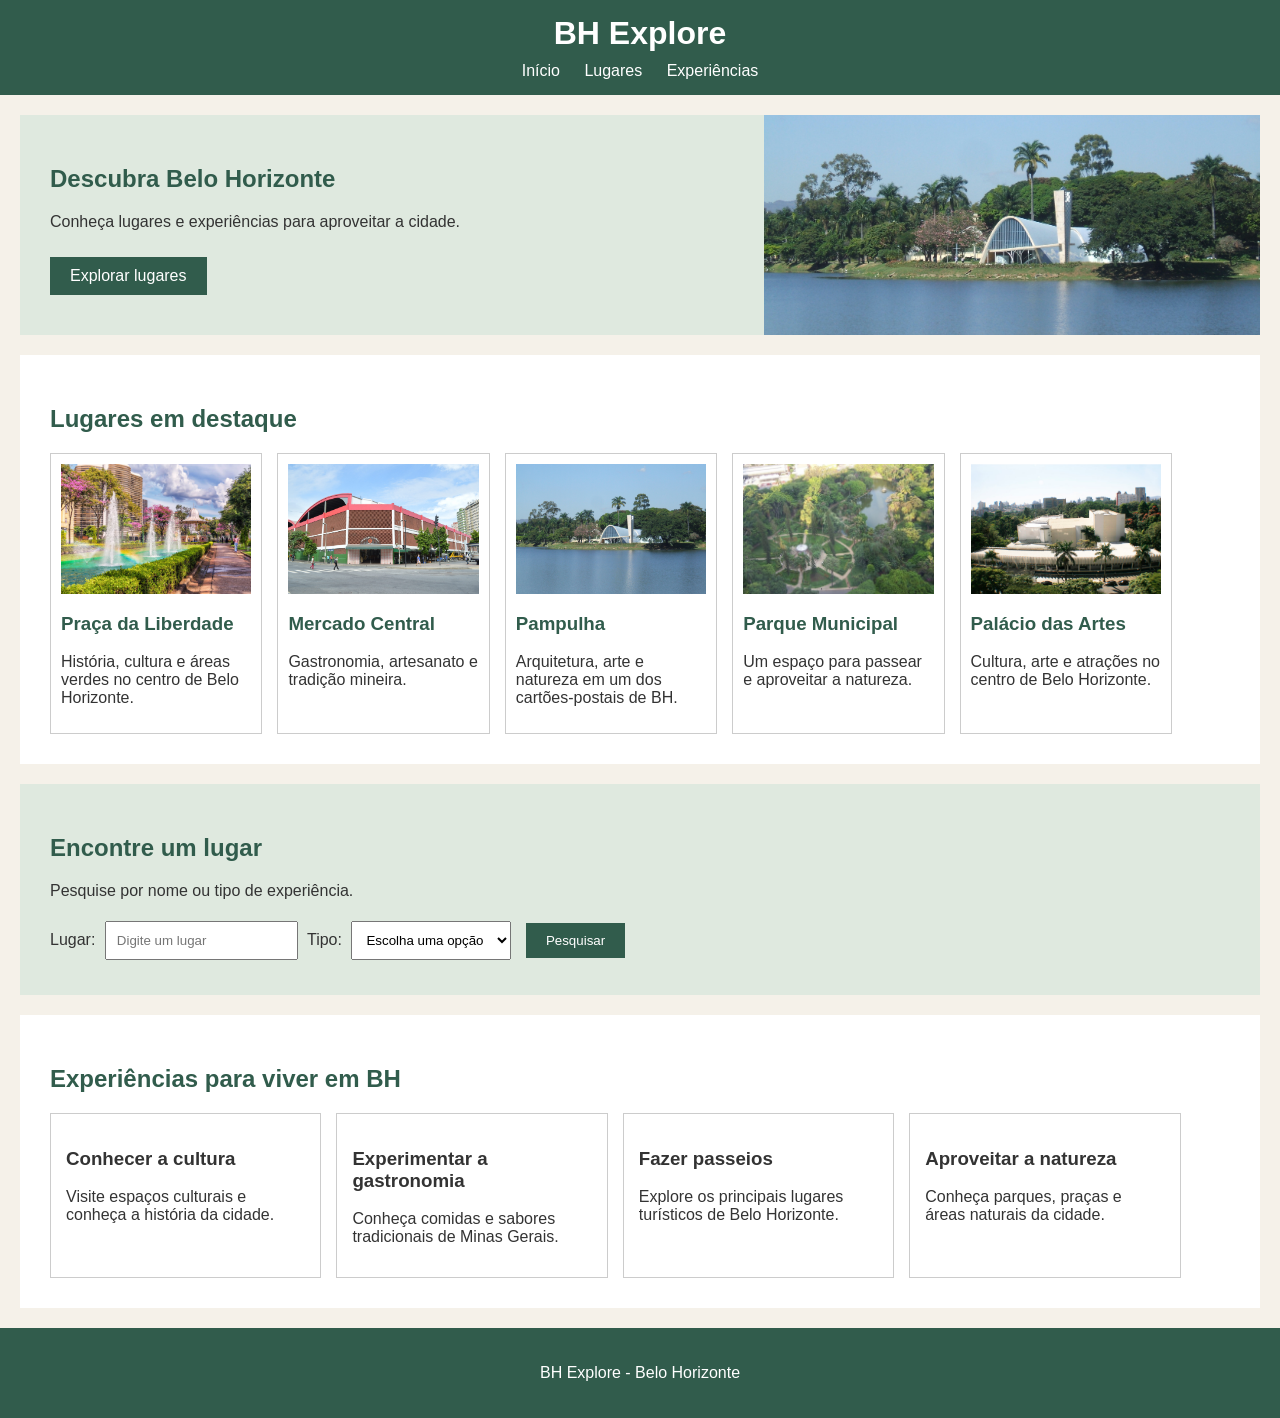
==== public/index.html @ 229da5bc "Cria estrutura inicial do projeto" ====
<!DOCTYPE html>
<html lang="pt-BR">

<head>
    <meta charset="UTF-8">
    <meta name="viewport" content="width=device-width, initial-scale=1.0">

    <title>BH Explore</title>

    <link rel="stylesheet" href="style.css">
</head>

<body>

    <header class="cabecalho">

        <h1>BH Explore</h1>

        <nav class="menu">
            <a href="#inicio">Início</a>
            <a href="#lugares">Lugares</a>
            <a href="#experiencias">Experiências</a>
        </nav>

    </header>


    <main>

        <section class="inicio" id="inicio">

            <div class="inicio-texto">

                <h2>Descubra Belo Horizonte</h2>

                <p>
                    Conheça lugares e experiências
                    para aproveitar a cidade.
                </p>

                <a class="botao" href="#lugares">
                    Explorar lugares
                </a>

            </div>

            <div class="inicio-imagem">

    <img
        src="imagens/pampulha.jpg"
        alt="Pampulha em Belo Horizonte"
    >

</div>

        </section>


        <section class="lugares" id="lugares">

            <h2>Lugares em destaque</h2>

            <div class="cards">

                <article class="card">

                    <img
                        src="imagens/praca.jpg"
                        alt="Praça da Liberdade"
                    >

                    <h3>Praça da Liberdade</h3>

                    <p>
                        História, cultura e áreas verdes
                        no centro de Belo Horizonte.
                    </p>

                </article>


                <article class="card">

                    <img
                        src="imagens/mercado.jpg"
                        alt="Mercado Central"
                    >

                    <h3>Mercado Central</h3>

                    <p>
                        Gastronomia, artesanato e
                        tradição mineira.
                    </p>

                </article>


                <article class="card">

                    <img
                        src="imagens/pampulha.jpg"
                        alt="Pampulha"
                    >

                    <h3>Pampulha</h3>

                    <p>
                        Arquitetura, arte e natureza
                        em um dos cartões-postais de BH.
                    </p>

                </article>


                <article class="card">

                    <img
                        src="imagens/parque.jpg"
                        alt="Parque Municipal"
                    >

                    <h3>Parque Municipal</h3>

                    <p>
                        Um espaço para passear e
                        aproveitar a natureza.
                    </p>

                </article>


                <article class="card">

    <img
        src="imagens/palacio.jpg"
        alt="Palácio das Artes"
    >

    <h3>Palácio das Artes</h3>

    <p>
        Cultura, arte e atrações
        no centro de Belo Horizonte.
    </p>

</article>
            </div>

        </section>


        <section class="pesquisa">

            <h2>Encontre um lugar</h2>

            <p>
                Pesquise por nome ou tipo de experiência.
            </p>

            <form>

                <label for="lugar">Lugar:</label>

                <input
                    type="text"
                    id="lugar"
                    name="lugar"
                    placeholder="Digite um lugar"
                >

                <label for="tipo">Tipo:</label>

                <select id="tipo" name="tipo">

                    <option value="">
                        Escolha uma opção
                    </option>

                    <option value="cultura">
                        Cultura
                    </option>

                    <option value="gastronomia">
                        Gastronomia
                    </option>

                    <option value="natureza">
                        Natureza
                    </option>

                </select>

                <button type="submit">
                    Pesquisar
                </button>

            </form>

        </section>


        <section class="experiencias" id="experiencias">

            <h2>Experiências para viver em BH</h2>

            <div class="cards">

                <article class="card">

                    <h3>Conhecer a cultura</h3>

                    <p>
                        Visite espaços culturais e
                        conheça a história da cidade.
                    </p>

                </article>


                <article class="card">

                    <h3>Experimentar a gastronomia</h3>

                    <p>
                        Conheça comidas e sabores
                        tradicionais de Minas Gerais.
                    </p>

                </article>


                <article class="card">

                    <h3>Fazer passeios</h3>

                    <p>
                        Explore os principais lugares
                        turísticos de Belo Horizonte.
                    </p>

                </article>


                <article class="card">

                    <h3>Aproveitar a natureza</h3>

                    <p>
                        Conheça parques, praças e
                        áreas naturais da cidade.
                    </p>

                </article>

            </div>

        </section>

    </main>


    <footer class="rodape">

        <p>
            BH Explore - Belo Horizonte
        </p>

    </footer>

</body>

</html>
---- public/style.css ----
/* Configurações gerais */

body {
    margin: 0;
    padding: 0;
    font-family: Arial, sans-serif;
    color: #333333;
    background-color: #f5f1e9;
}


/* Cabeçalho */

.cabecalho {
    background-color: #315c4c;
    padding: 15px;
    text-align: center;
}

.cabecalho h1 {
    margin: 0 0 10px 0;
    color: white;
}

.menu a {
    color: white;
    text-decoration: none;
    margin: 10px;
}


/* Início */

.inicio {
    display: flex;
    background-color: #dfe9df;
    margin: 20px;
    height: 220px;
    position: relative;
}
.inicio-texto {
    width: 60%;
    padding: 30px;
    box-sizing: border-box;
}

.inicio-texto h2 {
    color: #315c4c;
}

.inicio-imagem {
    width: 40%;
}

.inicio-imagem img {
    width: 100%;
    height: 220px;
    object-fit: cover;
    display: block;
}


/* Botão */

.botao {
    display: inline-block;
    padding: 10px 20px;
    margin-top: 10px;
    background-color: #315c4c;
    color: white;
    text-decoration: none;
}


/* Lugares */

.lugares {
    padding: 30px;
    margin: 20px;
    background-color: white;
}

.lugares h2 {
    color: #315c4c;
}

.lugares .cards {
    display: flex;
    gap: 15px;
    flex-wrap: wrap;
}

.lugares .card {
    width: 18%;
    padding: 10px;
    box-sizing: border-box;
    border: 1px solid #cccccc;
    background-color: white;
}

.lugares .card img {
    width: 100%;
    height: 130px;
    object-fit: cover;
    display: block;
}

.lugares .card h3 {
    color: #315c4c;
}


/* Pesquisa */

.pesquisa {
    padding: 30px;
    margin: 20px;
    background-color: #dfe9df;
}

.pesquisa h2 {
    color: #315c4c;
}

.pesquisa input {
    padding: 10px;
    margin: 5px;
}

.pesquisa select {
    padding: 10px;
    margin: 5px;
}

.pesquisa button {
    padding: 10px 20px;
    margin: 5px;
    background-color: #315c4c;
    color: white;
    border: none;
}


/* Experiências */

.experiencias {
    padding: 30px;
    margin: 20px;
    background-color: white;
}

.experiencias h2 {
    color: #315c4c;
}

.experiencias .cards {
    display: flex;
    gap: 15px;
    flex-wrap: wrap;
}

.experiencias .card {
    width: 23%;
    padding: 15px;
    box-sizing: border-box;
    border: 1px solid #cccccc;
}


/* Rodapé */

.rodape {
    padding: 20px;
    background-color: #315c4c;
    color: white;
    text-align: center;
}
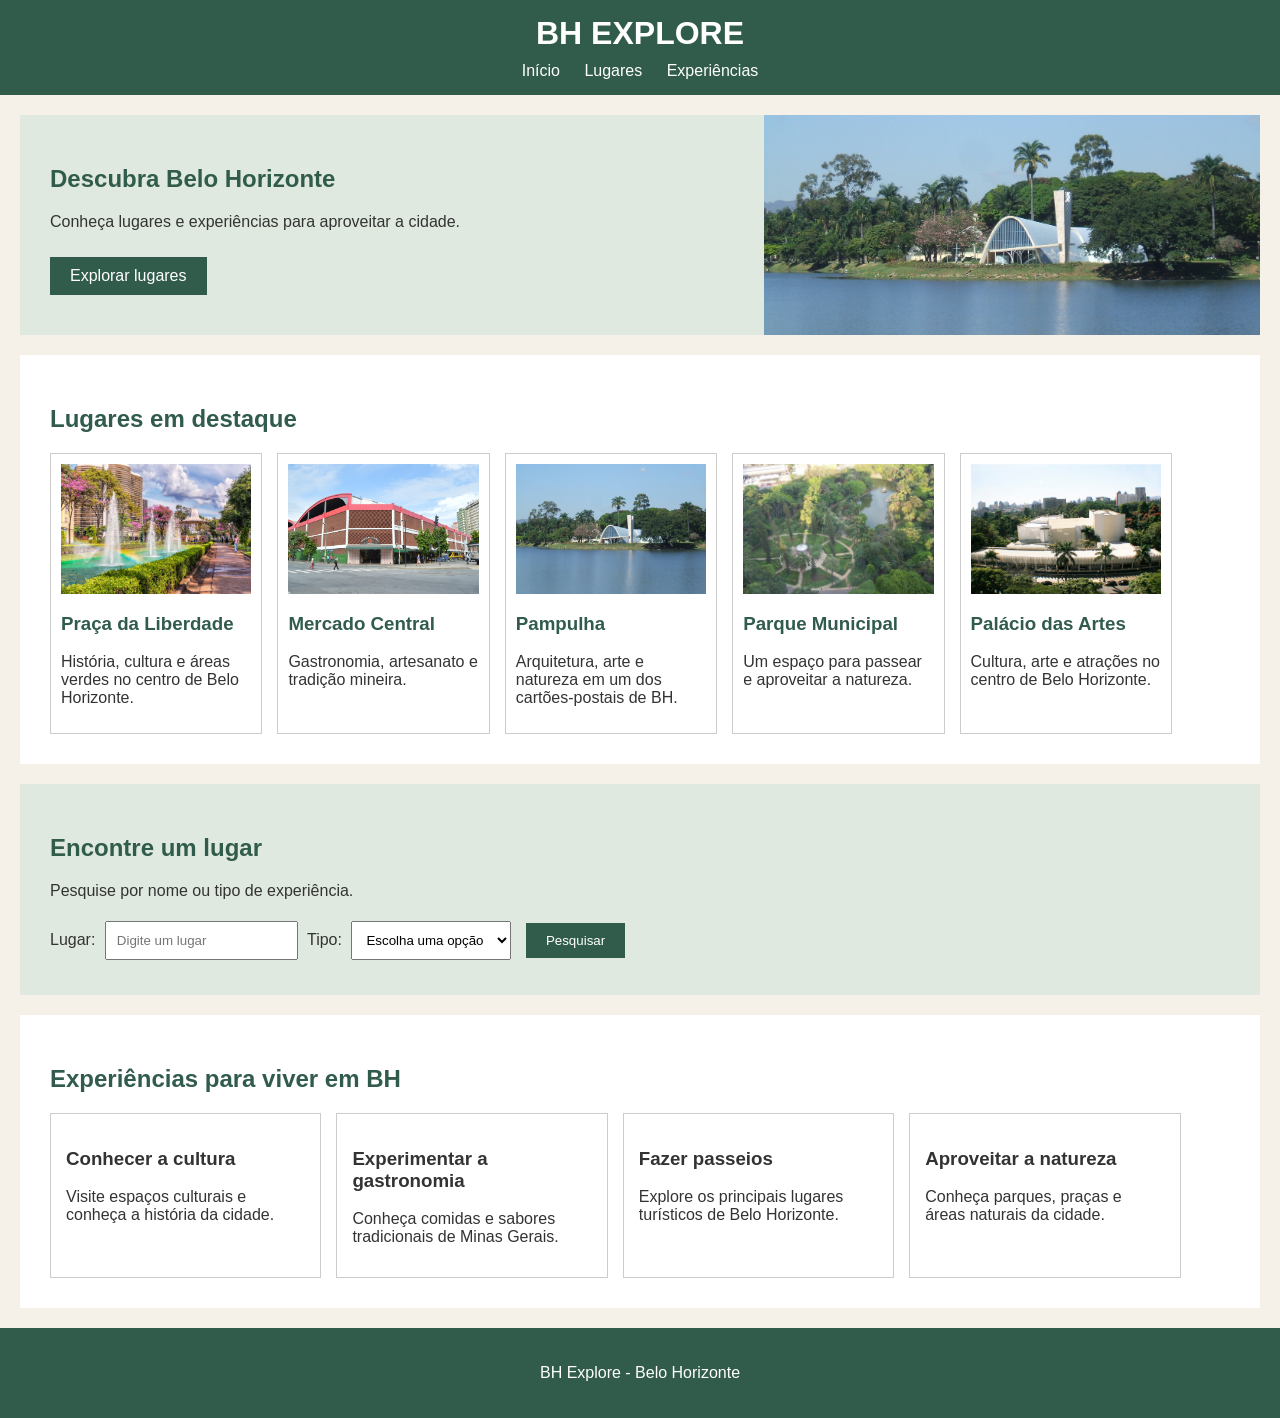
==== commit 586064ec: "Melhora titulo do cabecalho" ====
--- a/public/index.html
+++ b/public/index.html
@@ -14,7 +14,7 @@
 
     <header class="cabecalho">
 
-        <h1>BH Explore</h1>
+        <h1>BH EXPLORE</h1>
 
         <nav class="menu">
             <a href="#inicio">Início</a>
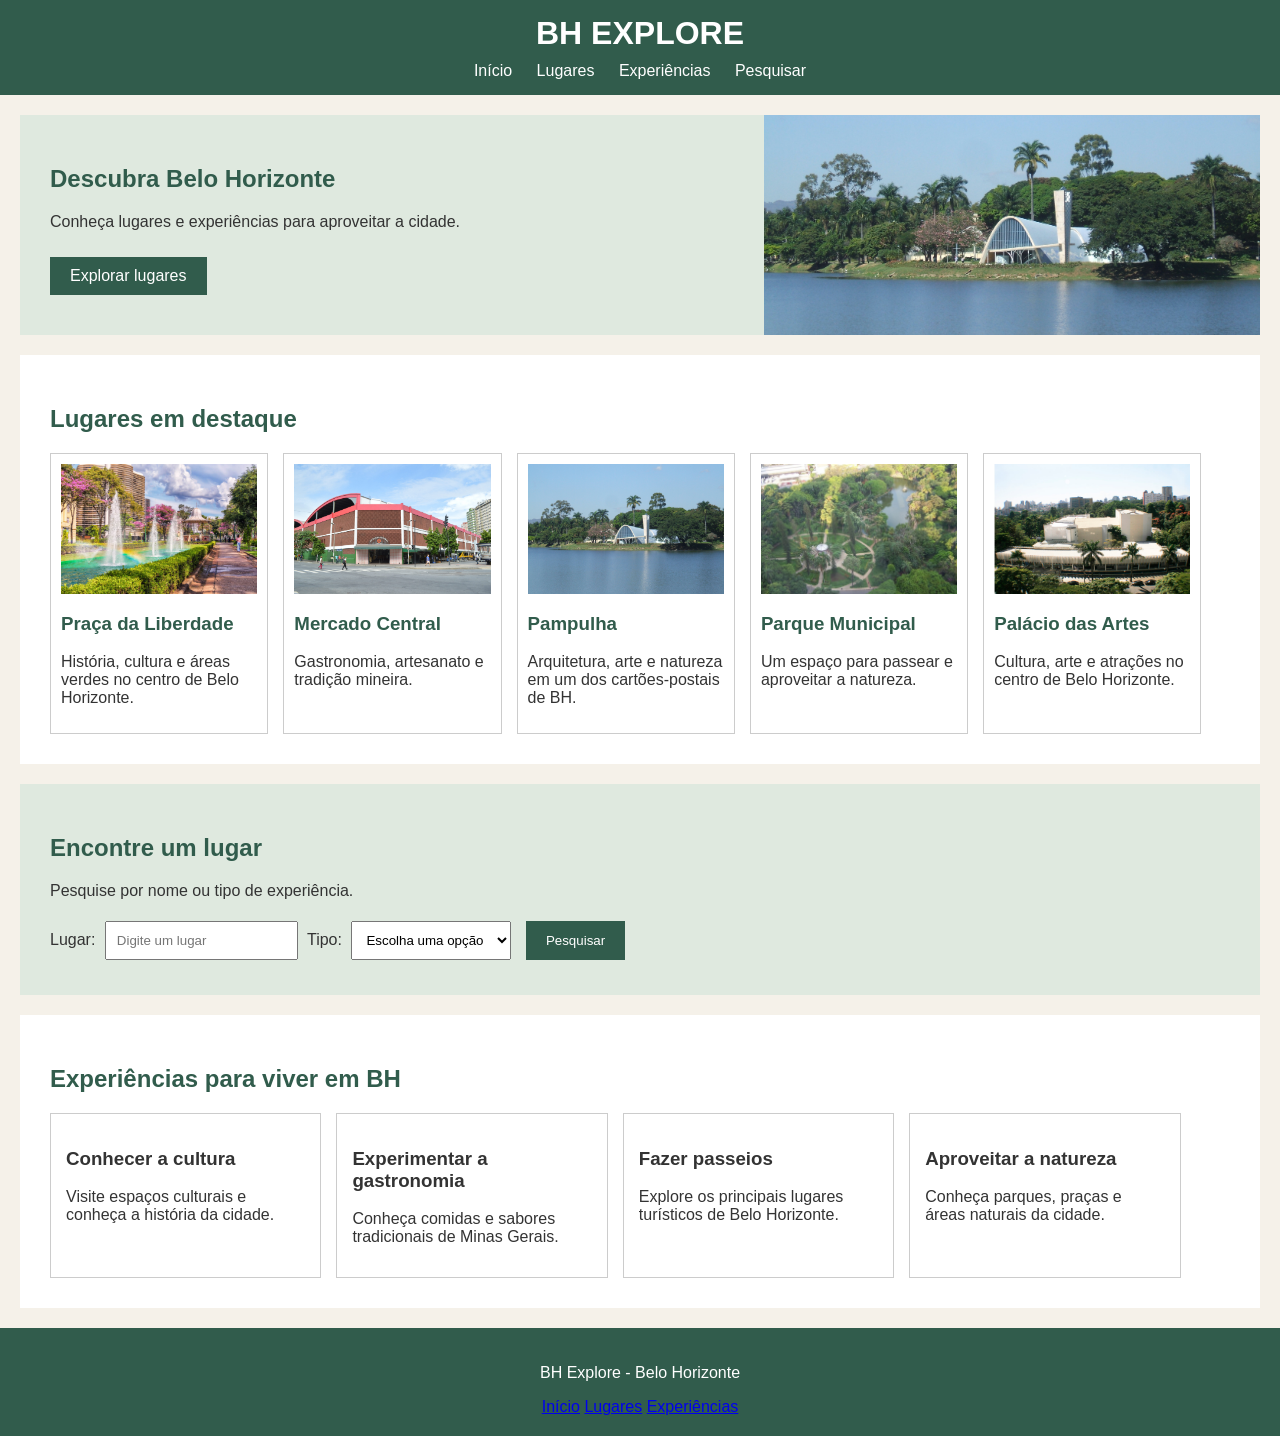
==== commit 49d1e9ad: "Atualiza estrutura HTML inicial" ====
--- a/public/index.html
+++ b/public/index.html
@@ -20,6 +20,8 @@
             <a href="#inicio">Início</a>
             <a href="#lugares">Lugares</a>
             <a href="#experiencias">Experiências</a>
+            <a href="#pesquisa">Pesquisar</a>
+
         </nav>
 
     </header>
@@ -150,7 +152,7 @@
         </section>
 
 
-        <section class="pesquisa">
+        <section class="pesquisa" id="pesquisa">
 
             <h2>Encontre um lugar</h2>
 
@@ -260,13 +262,17 @@
     </main>
 
 
-    <footer class="rodape">
-
-        <p>
-            BH Explore - Belo Horizonte
-        </p>
-
-    </footer>
+<footer class="rodape">
+
+    <p>BH Explore - Belo Horizonte</p>
+
+    <div>
+        <a href="#inicio">Início</a>
+        <a href="#lugares">Lugares</a>
+        <a href="#experiencias">Experiências</a>
+    </div>
+
+</footer>
 
 </body>
 
--- a/public/style.css
+++ b/public/style.css
@@ -91,7 +91,7 @@
 }
 
 .lugares .card {
-    width: 18%;
+    width: 18.5%;
     padding: 10px;
     box-sizing: border-box;
     border: 1px solid #cccccc;
@@ -133,7 +133,7 @@
 }
 
 .pesquisa button {
-    padding: 10px 20px;
+    padding: 12px 20px;
     margin: 5px;
     background-color: #315c4c;
     color: white;
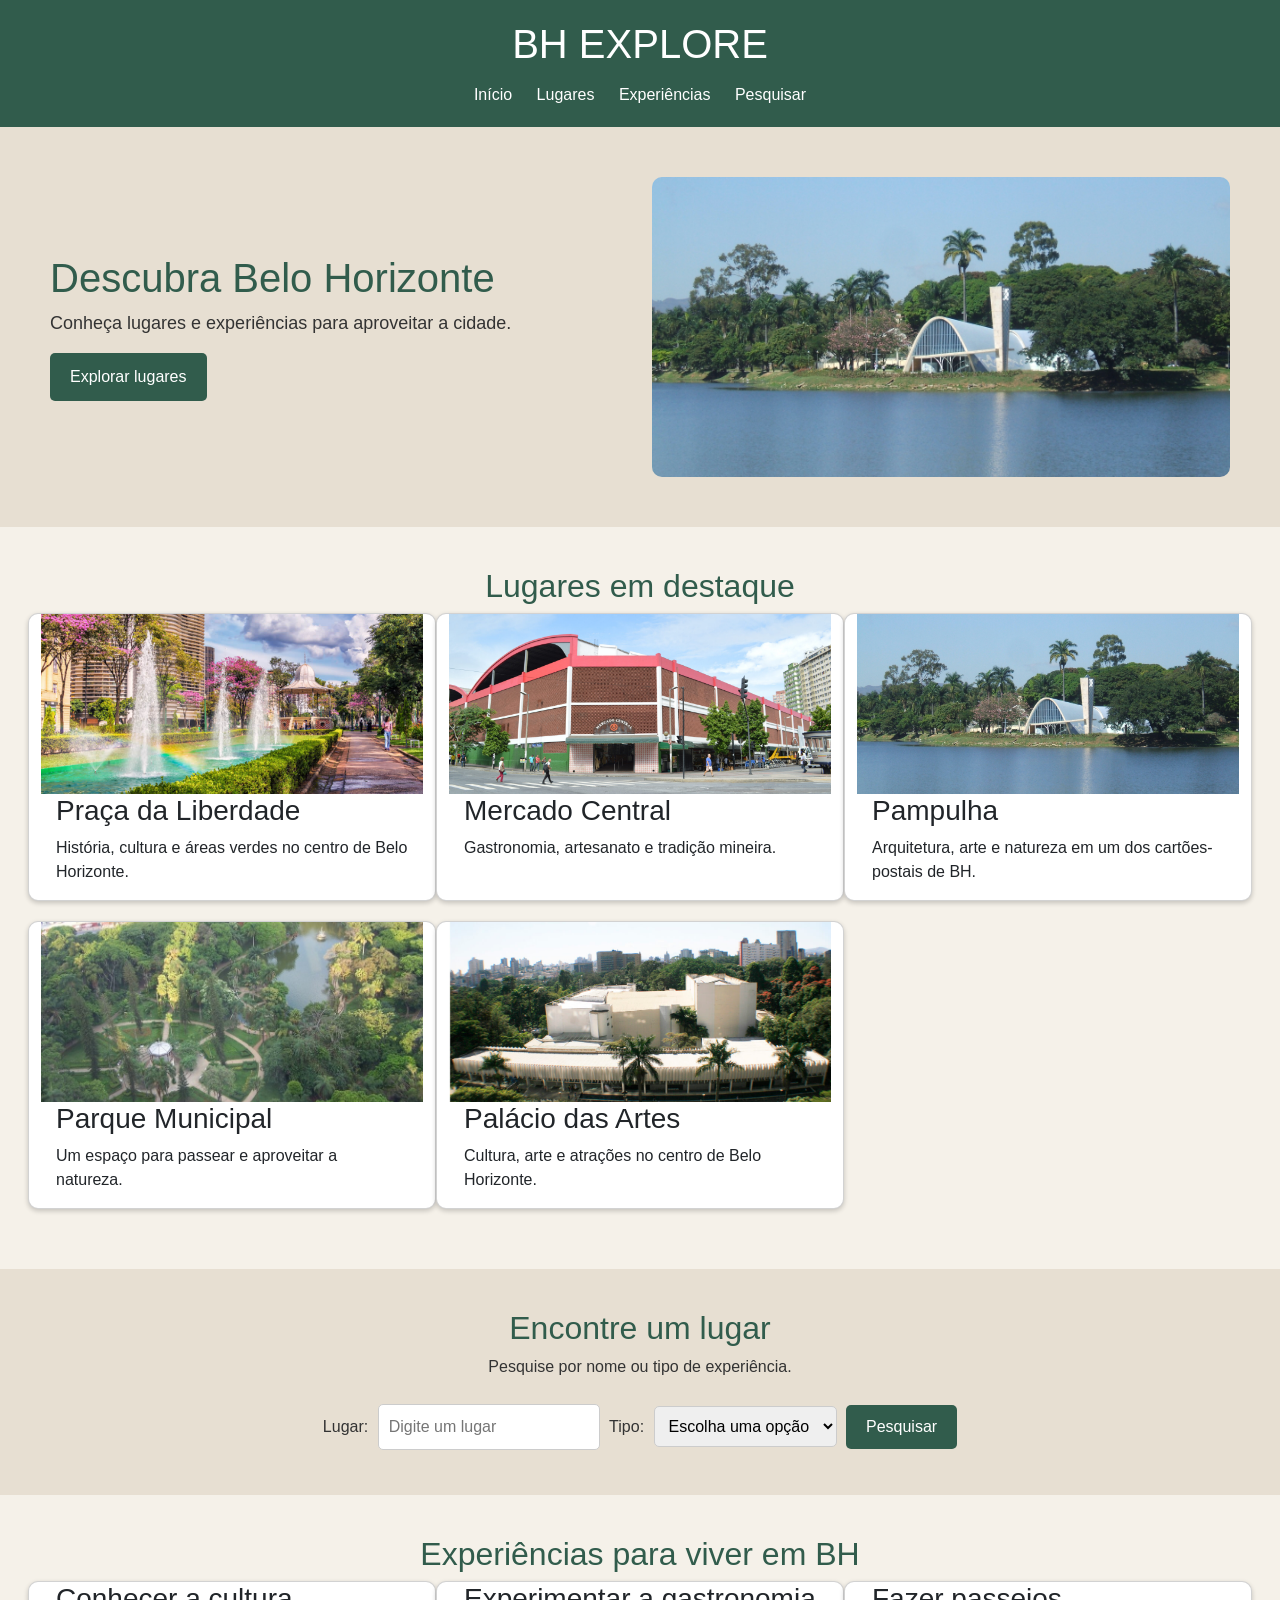
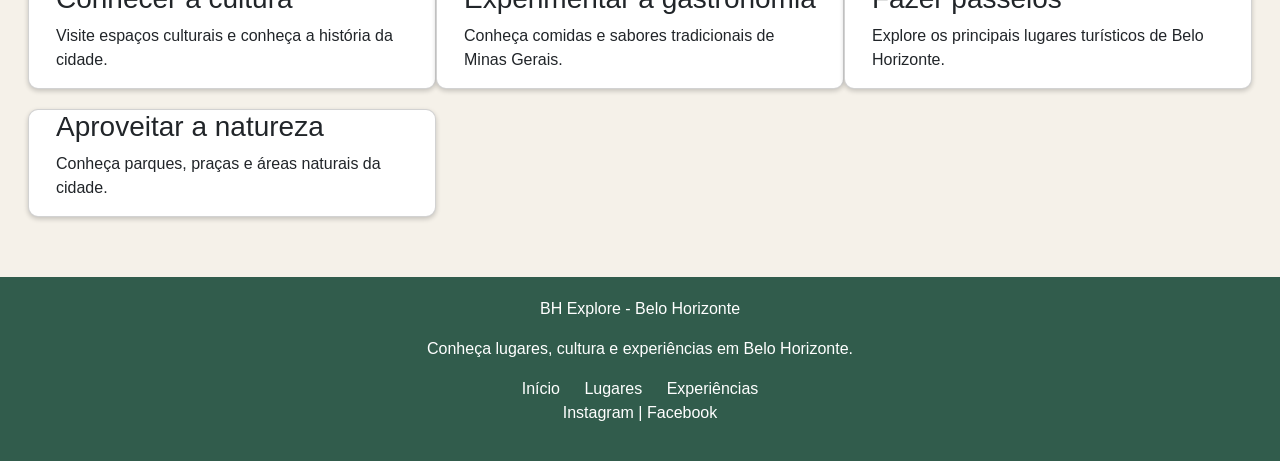
==== commit 195da368: "Cria versão responsiva com Bootstrap" ====
--- a/public/index.html
+++ b/public/index.html
@@ -6,6 +6,8 @@
     <meta name="viewport" content="width=device-width, initial-scale=1.0">
 
     <title>BH Explore</title>
+
+    <link href="https://cdn.jsdelivr.net/npm/bootstrap@5.3.3/dist/css/bootstrap.min.css" rel="stylesheet">
 
     <link rel="stylesheet" href="style.css">
 </head>
@@ -21,7 +23,6 @@
             <a href="#lugares">Lugares</a>
             <a href="#experiencias">Experiências</a>
             <a href="#pesquisa">Pesquisar</a>
-
         </nav>
 
     </header>
@@ -31,30 +32,35 @@
 
         <section class="inicio" id="inicio">
 
-            <div class="inicio-texto">
-
-                <h2>Descubra Belo Horizonte</h2>
-
-                <p>
-                    Conheça lugares e experiências
-                    para aproveitar a cidade.
-                </p>
-
-                <a class="botao" href="#lugares">
-                    Explorar lugares
-                </a>
+            <div class="row align-items-center">
+
+                <div class="col-12 col-md-6 inicio-texto">
+
+                    <h2>Descubra Belo Horizonte</h2>
+
+                    <p>
+                        Conheça lugares e experiências
+                        para aproveitar a cidade.
+                    </p>
+
+                    <a class="botao" href="#lugares">
+                        Explorar lugares
+                    </a>
+
+                </div>
+
+
+                <div class="col-12 col-md-6 inicio-imagem">
+
+                    <img
+                        src="imagens/pampulha.jpg"
+                        alt="Pampulha em Belo Horizonte"
+                    >
+
+                </div>
 
             </div>
 
-            <div class="inicio-imagem">
-
-    <img
-        src="imagens/pampulha.jpg"
-        alt="Pampulha em Belo Horizonte"
-    >
-
-</div>
-
         </section>
 
 
@@ -62,9 +68,9 @@
 
             <h2>Lugares em destaque</h2>
 
-            <div class="cards">
-
-                <article class="card">
+            <div class="row">
+
+                <article class="col-12 col-md-6 col-lg-4 card">
 
                     <img
                         src="imagens/praca.jpg"
@@ -81,7 +87,7 @@
                 </article>
 
 
-                <article class="card">
+                <article class="col-12 col-md-6 col-lg-4 card">
 
                     <img
                         src="imagens/mercado.jpg"
@@ -98,7 +104,7 @@
                 </article>
 
 
-                <article class="card">
+                <article class="col-12 col-md-6 col-lg-4 card">
 
                     <img
                         src="imagens/pampulha.jpg"
@@ -115,7 +121,7 @@
                 </article>
 
 
-                <article class="card">
+                <article class="col-12 col-md-6 col-lg-4 card">
 
                     <img
                         src="imagens/parque.jpg"
@@ -132,21 +138,22 @@
                 </article>
 
 
-                <article class="card">
-
-    <img
-        src="imagens/palacio.jpg"
-        alt="Palácio das Artes"
-    >
-
-    <h3>Palácio das Artes</h3>
-
-    <p>
-        Cultura, arte e atrações
-        no centro de Belo Horizonte.
-    </p>
-
-</article>
+                <article class="col-12 col-md-6 col-lg-4 card">
+
+                    <img
+                        src="imagens/palacio.jpg"
+                        alt="Palácio das Artes"
+                    >
+
+                    <h3>Palácio das Artes</h3>
+
+                    <p>
+                        Cultura, arte e atrações
+                        no centro de Belo Horizonte.
+                    </p>
+
+                </article>
+
             </div>
 
         </section>
@@ -206,9 +213,9 @@
 
             <h2>Experiências para viver em BH</h2>
 
-            <div class="cards">
-
-                <article class="card">
+            <div class="row">
+
+                <article class="col-12 col-md-6 col-lg-4 card">
 
                     <h3>Conhecer a cultura</h3>
 
@@ -220,7 +227,7 @@
                 </article>
 
 
-                <article class="card">
+                <article class="col-12 col-md-6 col-lg-4 card">
 
                     <h3>Experimentar a gastronomia</h3>
 
@@ -232,7 +239,7 @@
                 </article>
 
 
-                <article class="card">
+                <article class="col-12 col-md-6 col-lg-4 card">
 
                     <h3>Fazer passeios</h3>
 
@@ -244,7 +251,7 @@
                 </article>
 
 
-                <article class="card">
+                <article class="col-12 col-md-6 col-lg-4 card">
 
                     <h3>Aproveitar a natureza</h3>
 
@@ -265,6 +272,10 @@
 <footer class="rodape">
 
     <p>BH Explore - Belo Horizonte</p>
+
+    <p>
+        Conheça lugares, cultura e experiências em Belo Horizonte.
+    </p>
 
     <div>
         <a href="#inicio">Início</a>
@@ -272,8 +283,12 @@
         <a href="#experiencias">Experiências</a>
     </div>
 
+    <p>
+        Instagram | Facebook
+    </p>
+
 </footer>
 
 </body>
 
-</html>
+</html>
--- a/public/style.css
+++ b/public/style.css
@@ -1,5 +1,3 @@
-/* Configurações gerais */
-
 body {
     margin: 0;
     padding: 0;
@@ -8,170 +6,122 @@
     background-color: #f5f1e9;
 }
 
-
-/* Cabeçalho */
-
 .cabecalho {
     background-color: #315c4c;
-    padding: 15px;
+    padding: 20px;
     text-align: center;
 }
 
 .cabecalho h1 {
-    margin: 0 0 10px 0;
+    margin: 0 0 15px;
     color: white;
 }
 
 .menu a {
     color: white;
     text-decoration: none;
-    margin: 10px;
+    margin: 0 10px;
 }
 
-
-/* Início */
-
 .inicio {
-    display: flex;
-    background-color: #dfe9df;
-    margin: 20px;
-    height: 220px;
-    position: relative;
-}
-.inicio-texto {
-    width: 60%;
-    padding: 30px;
-    box-sizing: border-box;
+    padding: 50px;
+    background-color: #e7dfd2;
 }
 
 .inicio-texto h2 {
+    font-size: 40px;
     color: #315c4c;
 }
 
-.inicio-imagem {
-    width: 40%;
+.inicio-texto p {
+    font-size: 18px;
+}
+
+.botao {
+    display: inline-block;
+    background-color: #315c4c;
+    color: white;
+    padding: 12px 20px;
+    text-decoration: none;
+    border-radius: 5px;
 }
 
 .inicio-imagem img {
     width: 100%;
-    height: 220px;
+    height: 300px;
     object-fit: cover;
-    display: block;
+    border-radius: 10px;
 }
 
-
-/* Botão */
-
-.botao {
-    display: inline-block;
-    padding: 10px 20px;
-    margin-top: 10px;
-    background-color: #315c4c;
-    color: white;
-    text-decoration: none;
+.lugares {
+    padding: 40px;
 }
 
-
-/* Lugares */
-
-.lugares {
-    padding: 30px;
-    margin: 20px;
-    background-color: white;
-}
-
-.lugares h2 {
+.lugares h2,
+.experiencias h2,
+.pesquisa h2 {
+    text-align: center;
     color: #315c4c;
 }
 
-.lugares .cards {
-    display: flex;
-    gap: 15px;
-    flex-wrap: wrap;
+.card {
+    background-color: white;
+    border-radius: 10px;
+    overflow: hidden;
+    box-shadow: 0 2px 5px rgba(0, 0, 0, 0.2);
+    margin-bottom: 20px;
 }
 
-.lugares .card {
-    width: 18.5%;
-    padding: 10px;
-    box-sizing: border-box;
-    border: 1px solid #cccccc;
-    background-color: white;
+.card img {
+    width: 100%;
+    height: 180px;
+    object-fit: cover;
 }
 
-.lugares .card img {
-    width: 100%;
-    height: 130px;
-    object-fit: cover;
-    display: block;
+.card h3,
+.card p {
+    padding: 0 15px;
 }
 
-.lugares .card h3 {
-    color: #315c4c;
+.pesquisa {
+    padding: 40px;
+    background-color: #e7dfd2;
+    text-align: center;
 }
 
-
-/* Pesquisa */
-
-.pesquisa {
-    padding: 30px;
-    margin: 20px;
-    background-color: #dfe9df;
+.pesquisa form {
+    margin-top: 20px;
 }
 
-.pesquisa h2 {
-    color: #315c4c;
-}
-
-.pesquisa input {
-    padding: 10px;
-    margin: 5px;
-}
-
+.pesquisa input,
 .pesquisa select {
     padding: 10px;
     margin: 5px;
+    border: 1px solid #cccccc;
+    border-radius: 5px;
 }
 
 .pesquisa button {
-    padding: 12px 20px;
-    margin: 5px;
+    padding: 10px 20px;
     background-color: #315c4c;
     color: white;
     border: none;
+    border-radius: 5px;
 }
 
-
-/* Experiências */
-
 .experiencias {
-    padding: 30px;
-    margin: 20px;
-    background-color: white;
+    padding: 40px;
 }
 
-.experiencias h2 {
-    color: #315c4c;
-}
-
-.experiencias .cards {
-    display: flex;
-    gap: 15px;
-    flex-wrap: wrap;
-}
-
-.experiencias .card {
-    width: 23%;
-    padding: 15px;
-    box-sizing: border-box;
-    border: 1px solid #cccccc;
-}
-
-
-/* Rodapé */
-
 .rodape {
-    padding: 20px;
     background-color: #315c4c;
     color: white;
     text-align: center;
+    padding: 20px;
+}
+
+.rodape a {
+    color: white;
+    text-decoration: none;
+    margin: 0 10px;
 }
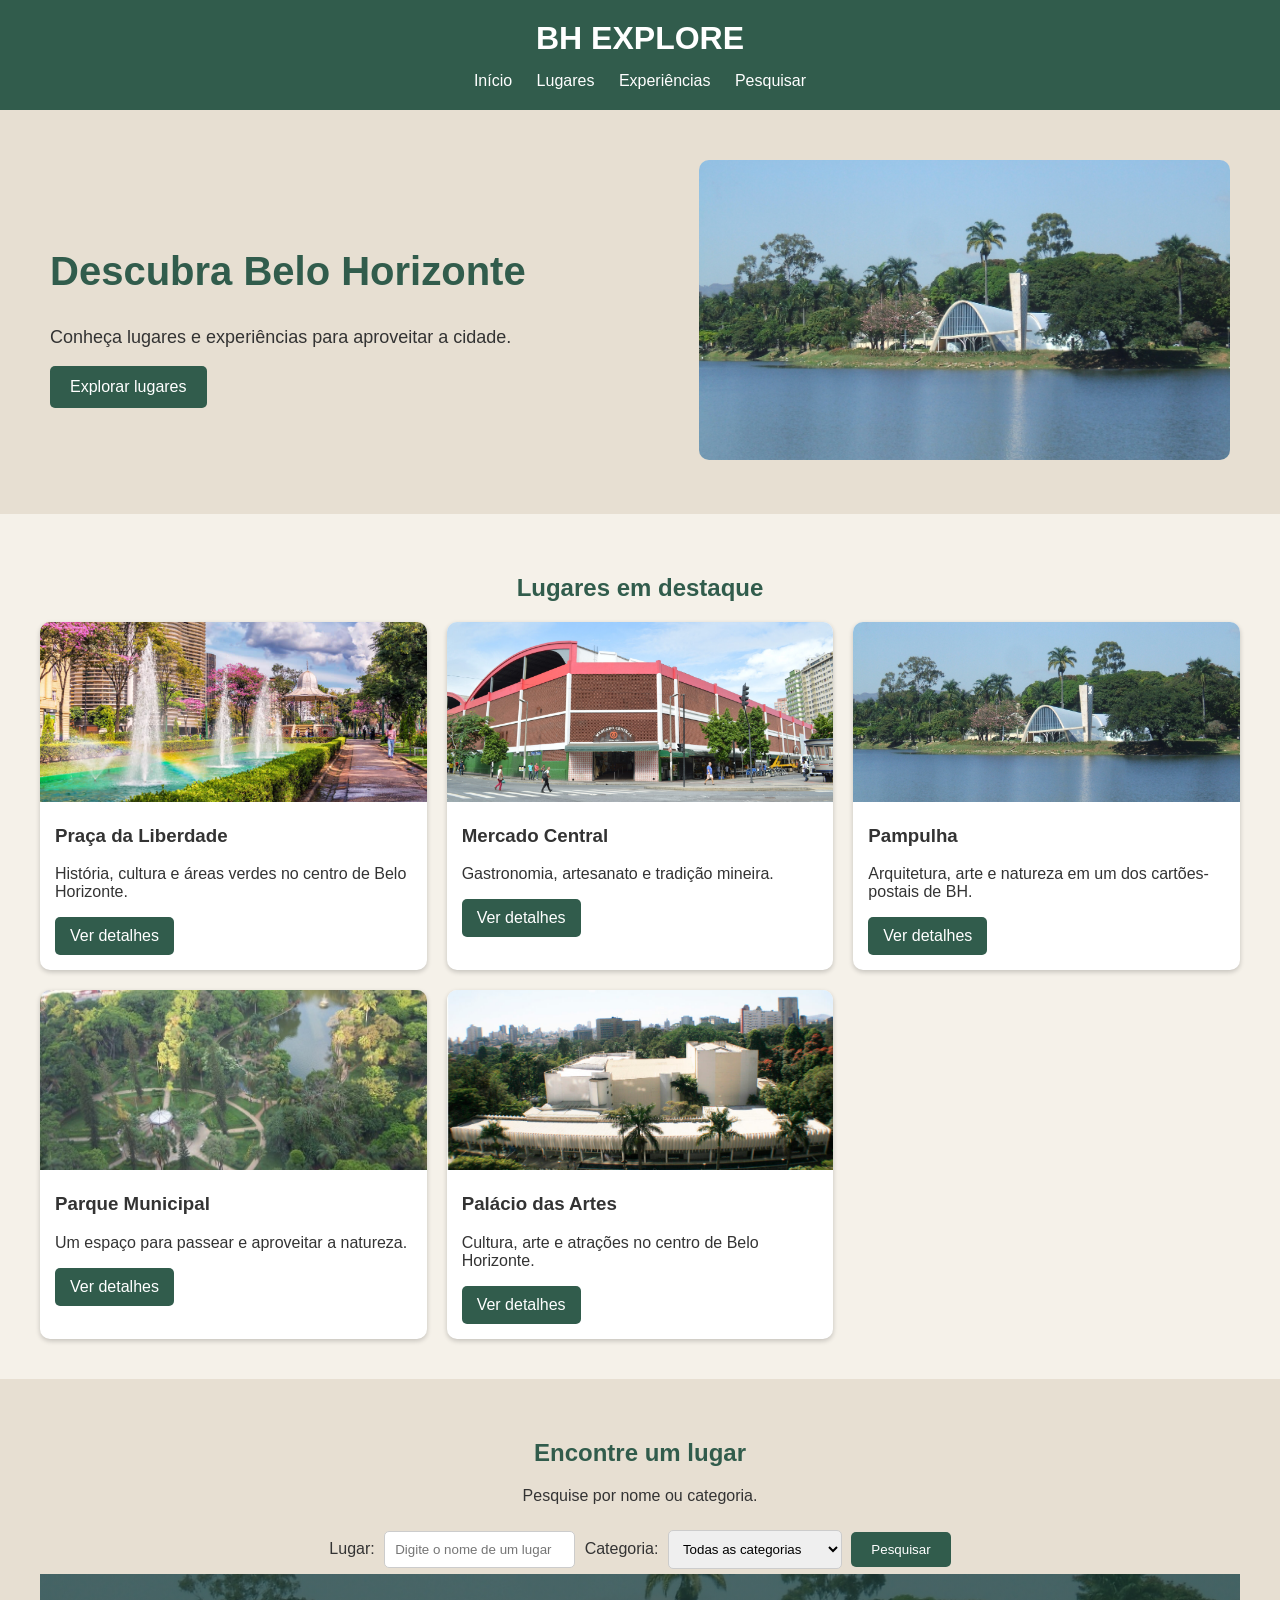
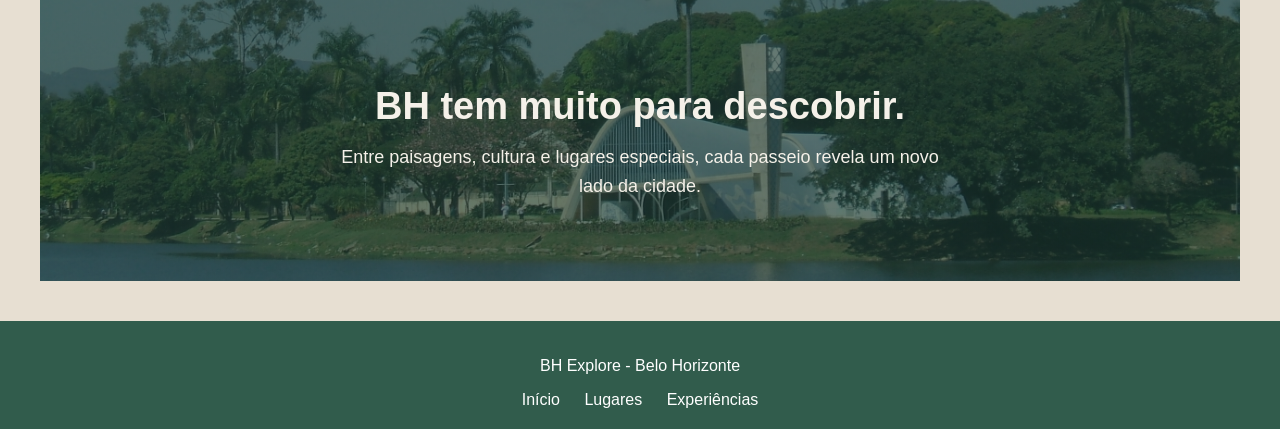
==== commit 145342a8: "correcoes" ====
--- a/public/index.html
+++ b/public/index.html
@@ -1,3 +1,4 @@
+
 <!DOCTYPE html>
 <html lang="pt-BR">
 
@@ -7,9 +8,8 @@
 
     <title>BH Explore</title>
 
-    <link href="https://cdn.jsdelivr.net/npm/bootstrap@5.3.3/dist/css/bootstrap.min.css" rel="stylesheet">
-
     <link rel="stylesheet" href="style.css">
+    <script src="app.js" defer></script>
 </head>
 
 <body>
@@ -27,268 +27,107 @@
 
     </header>
 
-
     <main>
 
         <section class="inicio" id="inicio">
 
-            <div class="row align-items-center">
+            <div class="inicio-texto">
 
-                <div class="col-12 col-md-6 inicio-texto">
+                <h2>Descubra Belo Horizonte</h2>
 
-                    <h2>Descubra Belo Horizonte</h2>
+                <p>
+                    Conheça lugares e experiências
+                    para aproveitar a cidade.
+                </p>
 
-                    <p>
-                        Conheça lugares e experiências
-                        para aproveitar a cidade.
-                    </p>
+                <a class="botao" href="#lugares">
+                    Explorar lugares
+                </a>
 
-                    <a class="botao" href="#lugares">
-                        Explorar lugares
-                    </a>
+            </div>
 
-                </div>
+            <div class="inicio-imagem">
 
-
-                <div class="col-12 col-md-6 inicio-imagem">
-
-                    <img
-                        src="imagens/pampulha.jpg"
-                        alt="Pampulha em Belo Horizonte"
-                    >
-
-                </div>
+                <img
+                    src="imagens/pampulha.jpg"
+                    alt="Pampulha em Belo Horizonte"
+                >
 
             </div>
 
         </section>
 
-
         <section class="lugares" id="lugares">
 
             <h2>Lugares em destaque</h2>
 
-            <div class="row">
-
-                <article class="col-12 col-md-6 col-lg-4 card">
-
-                    <img
-                        src="imagens/praca.jpg"
-                        alt="Praça da Liberdade"
-                    >
-
-                    <h3>Praça da Liberdade</h3>
-
-                    <p>
-                        História, cultura e áreas verdes
-                        no centro de Belo Horizonte.
-                    </p>
-
-                </article>
-
-
-                <article class="col-12 col-md-6 col-lg-4 card">
-
-                    <img
-                        src="imagens/mercado.jpg"
-                        alt="Mercado Central"
-                    >
-
-                    <h3>Mercado Central</h3>
-
-                    <p>
-                        Gastronomia, artesanato e
-                        tradição mineira.
-                    </p>
-
-                </article>
-
-
-                <article class="col-12 col-md-6 col-lg-4 card">
-
-                    <img
-                        src="imagens/pampulha.jpg"
-                        alt="Pampulha"
-                    >
-
-                    <h3>Pampulha</h3>
-
-                    <p>
-                        Arquitetura, arte e natureza
-                        em um dos cartões-postais de BH.
-                    </p>
-
-                </article>
-
-
-                <article class="col-12 col-md-6 col-lg-4 card">
-
-                    <img
-                        src="imagens/parque.jpg"
-                        alt="Parque Municipal"
-                    >
-
-                    <h3>Parque Municipal</h3>
-
-                    <p>
-                        Um espaço para passear e
-                        aproveitar a natureza.
-                    </p>
-
-                </article>
-
-
-                <article class="col-12 col-md-6 col-lg-4 card">
-
-                    <img
-                        src="imagens/palacio.jpg"
-                        alt="Palácio das Artes"
-                    >
-
-                    <h3>Palácio das Artes</h3>
-
-                    <p>
-                        Cultura, arte e atrações
-                        no centro de Belo Horizonte.
-                    </p>
-
-                </article>
+            <div class="cards" id="lista-lugares">
 
             </div>
 
         </section>
 
+        
+<section class="pesquisa" id="pesquisa">
 
-        <section class="pesquisa" id="pesquisa">
+    <h2>Encontre um lugar</h2>
 
-            <h2>Encontre um lugar</h2>
+    <p>
+        Pesquise por nome ou categoria.
+    </p>
 
-            <p>
-                Pesquise por nome ou tipo de experiência.
-            </p>
+    <form id="form-pesquisa">
 
-            <form>
+        <label for="lugar">Lugar:</label>
 
-                <label for="lugar">Lugar:</label>
+        <input
+            type="text"
+            id="lugar"
+            placeholder="Digite o nome de um lugar"
+        >
 
-                <input
-                    type="text"
-                    id="lugar"
-                    name="lugar"
-                    placeholder="Digite um lugar"
-                >
+        <label for="tipo">Categoria:</label>
 
-                <label for="tipo">Tipo:</label>
+        <select id="tipo">
 
-                <select id="tipo" name="tipo">
+            <option value="">Todas as categorias</option>
+            <option value="Cultura">Cultura</option>
+            <option value="Cultura e lazer">Cultura e lazer</option>
+            <option value="Gastronomia">Gastronomia</option>
+            <option value="Arquitetura e natureza">Arquitetura e natureza</option>
+            <option value="Natureza e lazer">Natureza e lazer</option>
 
-                    <option value="">
-                        Escolha uma opção
-                    </option>
+        </select>
 
-                    <option value="cultura">
-                        Cultura
-                    </option>
+        <button type="submit">Pesquisar</button>
 
-                    <option value="gastronomia">
-                        Gastronomia
-                    </option>
+        
 
-                    <option value="natureza">
-                        Natureza
-                    </option>
+    </form>
 
-                </select>
+       <section class="chamada-final" id="experiencias">
+    <h2>BH tem muito para descobrir.</h2>
 
-                <button type="submit">
-                    Pesquisar
-                </button>
-
-            </form>
-
-        </section>
-
-
-        <section class="experiencias" id="experiencias">
-
-            <h2>Experiências para viver em BH</h2>
-
-            <div class="row">
-
-                <article class="col-12 col-md-6 col-lg-4 card">
-
-                    <h3>Conhecer a cultura</h3>
-
-                    <p>
-                        Visite espaços culturais e
-                        conheça a história da cidade.
-                    </p>
-
-                </article>
-
-
-                <article class="col-12 col-md-6 col-lg-4 card">
-
-                    <h3>Experimentar a gastronomia</h3>
-
-                    <p>
-                        Conheça comidas e sabores
-                        tradicionais de Minas Gerais.
-                    </p>
-
-                </article>
-
-
-                <article class="col-12 col-md-6 col-lg-4 card">
-
-                    <h3>Fazer passeios</h3>
-
-                    <p>
-                        Explore os principais lugares
-                        turísticos de Belo Horizonte.
-                    </p>
-
-                </article>
-
-
-                <article class="col-12 col-md-6 col-lg-4 card">
-
-                    <h3>Aproveitar a natureza</h3>
-
-                    <p>
-                        Conheça parques, praças e
-                        áreas naturais da cidade.
-                    </p>
-
-                </article>
-
-            </div>
-
-        </section>
+    <p>
+        Entre paisagens, cultura e lugares especiais,
+        cada passeio revela um novo lado da cidade.
+    </p>
+</section>
 
     </main>
 
+    <footer class="rodape">
 
-<footer class="rodape">
+        <p>BH Explore - Belo Horizonte</p>
 
-    <p>BH Explore - Belo Horizonte</p>
+        <div>
+            <a href="#inicio">Início</a>
+            <a href="#lugares">Lugares</a>
+            <a href="#experiencias">Experiências</a>
+        </div>
 
-    <p>
-        Conheça lugares, cultura e experiências em Belo Horizonte.
-    </p>
-
-    <div>
-        <a href="#inicio">Início</a>
-        <a href="#lugares">Lugares</a>
-        <a href="#experiencias">Experiências</a>
-    </div>
-
-    <p>
-        Instagram | Facebook
-    </p>
-
-</footer>
+    </footer>
 
 </body>
 
-</html>+</html>
--- a/public/style.css
+++ b/public/style.css
@@ -1,3 +1,4 @@
+
 body {
     margin: 0;
     padding: 0;
@@ -24,10 +25,18 @@
 }
 
 .inicio {
+    display: flex;
+    align-items: center;
+    justify-content: space-between;
+    gap: 30px;
     padding: 50px;
     background-color: #e7dfd2;
 }
 
+.inicio-texto {
+    width: 45%;
+}
+
 .inicio-texto h2 {
     font-size: 40px;
     color: #315c4c;
@@ -37,13 +46,8 @@
     font-size: 18px;
 }
 
-.botao {
-    display: inline-block;
-    background-color: #315c4c;
-    color: white;
-    padding: 12px 20px;
-    text-decoration: none;
-    border-radius: 5px;
+.inicio-imagem {
+    width: 45%;
 }
 
 .inicio-imagem img {
@@ -53,7 +57,17 @@
     border-radius: 10px;
 }
 
-.lugares {
+.botao {
+    display: inline-block;
+    background-color: #315c4c;
+    color: white;
+    padding: 12px 20px;
+    text-decoration: none;
+    border-radius: 5px;
+}
+
+.lugares,
+.experiencias {
     padding: 40px;
 }
 
@@ -64,12 +78,18 @@
     color: #315c4c;
 }
 
+.cards {
+    display: grid;
+    grid-template-columns: repeat(3, 1fr);
+    gap: 20px;
+}
+
 .card {
     background-color: white;
     border-radius: 10px;
     overflow: hidden;
     box-shadow: 0 2px 5px rgba(0, 0, 0, 0.2);
-    margin-bottom: 20px;
+    padding-bottom: 15px;
 }
 
 .card img {
@@ -81,6 +101,16 @@
 .card h3,
 .card p {
     padding: 0 15px;
+}
+
+.card a {
+    display: inline-block;
+    margin: 0 15px;
+    padding: 10px 15px;
+    background-color: #315c4c;
+    color: white;
+    text-decoration: none;
+    border-radius: 5px;
 }
 
 .pesquisa {
@@ -107,10 +137,44 @@
     color: white;
     border: none;
     border-radius: 5px;
-}
-
-.experiencias {
+    cursor: pointer;
+}
+
+.pagina-detalhes {
     padding: 40px;
+    max-width: 900px;
+    margin: auto;
+}
+
+.voltar {
+    display: inline-block;
+    margin-bottom: 25px;
+    color: #315c4c;
+    text-decoration: none;
+}
+
+.detalhe-card {
+    background-color: white;
+    padding: 25px;
+    border-radius: 10px;
+    box-shadow: 0 2px 5px rgba(0, 0, 0, 0.2);
+}
+
+.detalhe-card img {
+    display: block;
+    width: 100%;
+    max-height: 400px;
+    object-fit: cover;
+    border-radius: 10px;
+}
+
+.detalhe-card h2 {
+    color: #315c4c;
+    font-size: 30px;
+}
+
+.detalhe-card p {
+    line-height: 1.6;
 }
 
 .rodape {
@@ -124,4 +188,85 @@
     color: white;
     text-decoration: none;
     margin: 0 10px;
+}
+
+@media (max-width: 768px) {
+
+    .inicio {
+        flex-direction: column;
+        padding: 30px 20px;
+    }
+
+    .inicio-texto,
+    .inicio-imagem {
+        width: 100%;
+    }
+
+    .inicio-texto h2 {
+        font-size: 30px;
+    }
+
+    .lugares,
+    .experiencias,
+    .pesquisa,
+    .pagina-detalhes {
+        padding: 30px 20px;
+    }
+
+    .cards {
+        grid-template-columns: 1fr;
+    }
+
+    .menu a {
+        display: block;
+        margin: 8px 0;
+    }
+
+    .pesquisa input,
+    .pesquisa select,
+    .pesquisa button {
+        width: 100%;
+        box-sizing: border-box;
+        margin: 5px 0;
+    }
+
+    .detalhe-card {
+        padding: 15px;
+    }
+}
+
+.chamada-final {
+    padding: 80px 20px;
+    background: linear-gradient(rgba(20, 48, 38, 0.65), rgba(20, 48, 38, 0.65)),
+                url("imagens/pampulha.jpg") center/cover no-repeat;
+    text-align: center;
+    color: #f5f1e9;
+}
+
+.chamada-final h2 {
+    font-size: 38px;
+    margin-bottom: 15px;
+    color: #f5f1e9;
+}
+
+.chamada-final p {
+    max-width: 600px;
+    margin: 0 auto;
+    font-size: 18px;
+    line-height: 1.6;
+    color: #f5f1e9;
+}
+
+@media (max-width: 768px) {
+    .chamada-final {
+        padding: 60px 20px;
+    }
+
+    .chamada-final h2 {
+        font-size: 28px;
+    }
+
+    .chamada-final p {
+        font-size: 16px;
+    }
 }
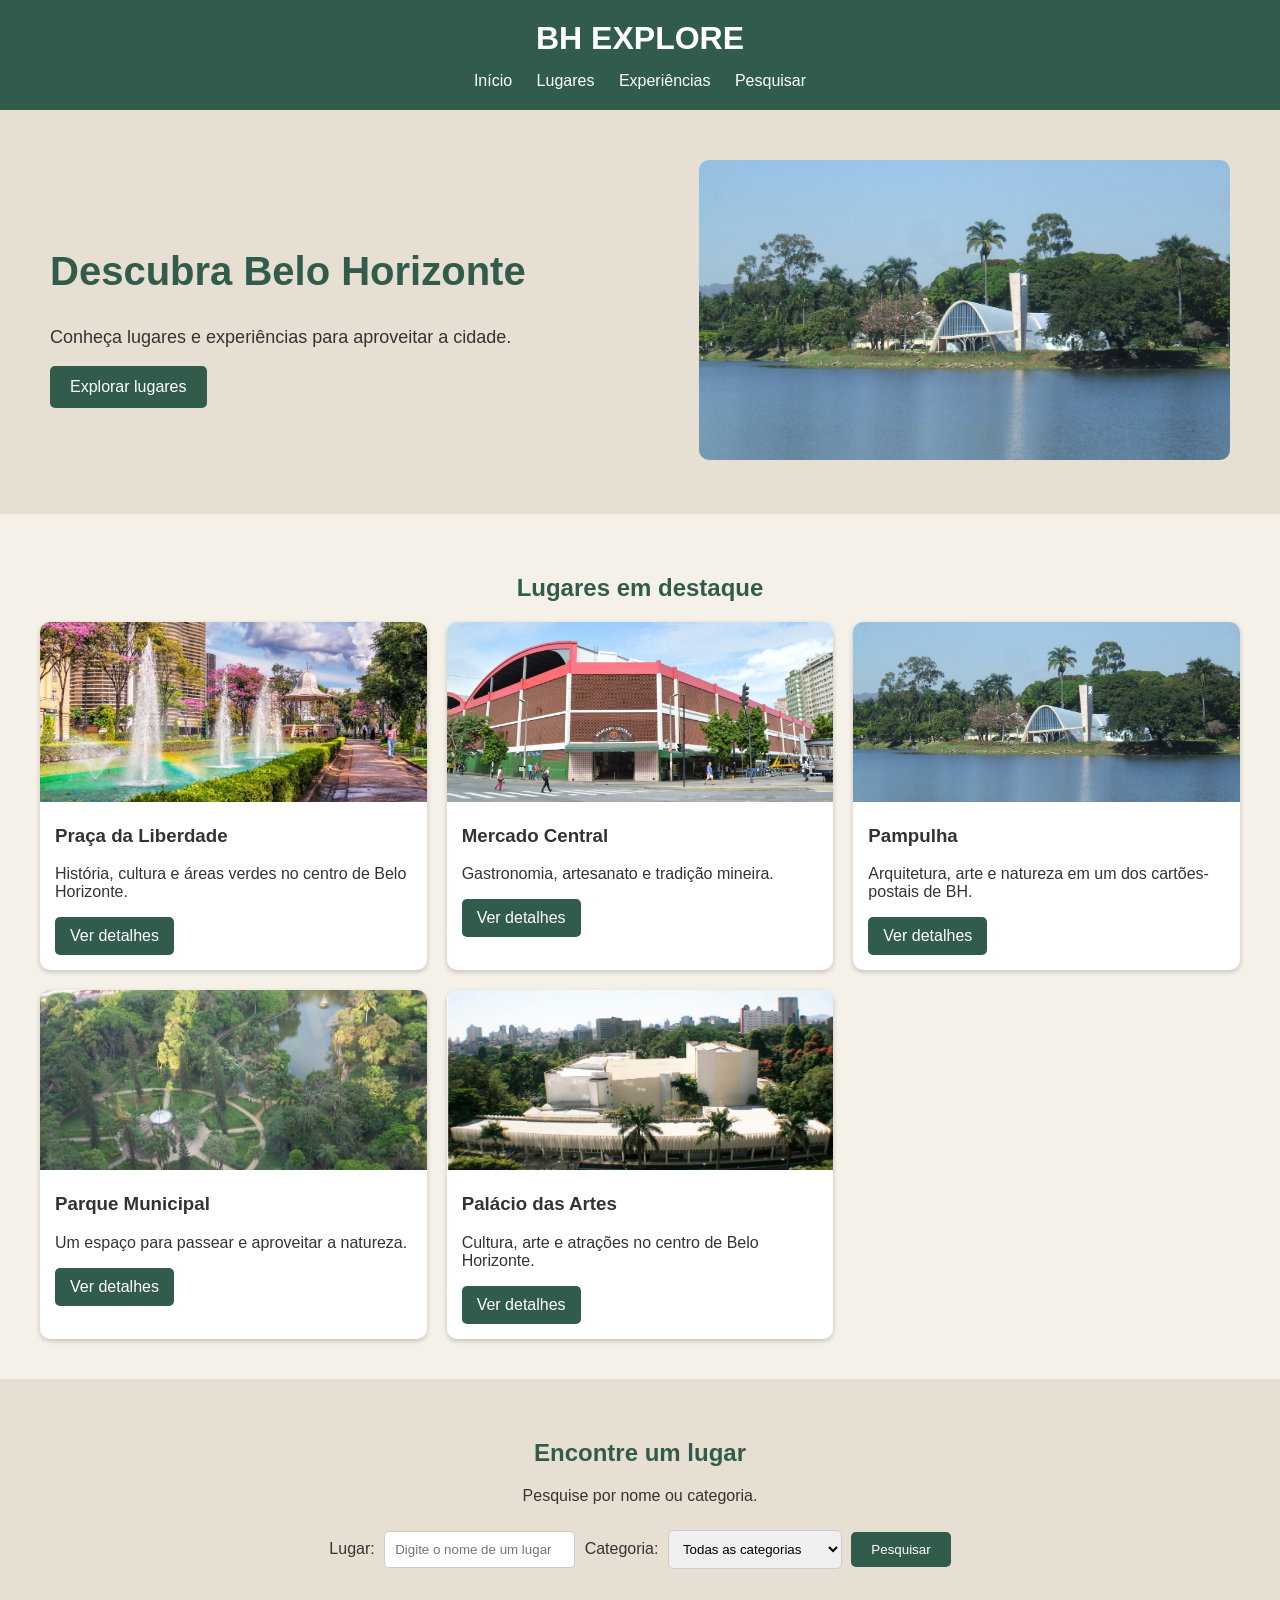
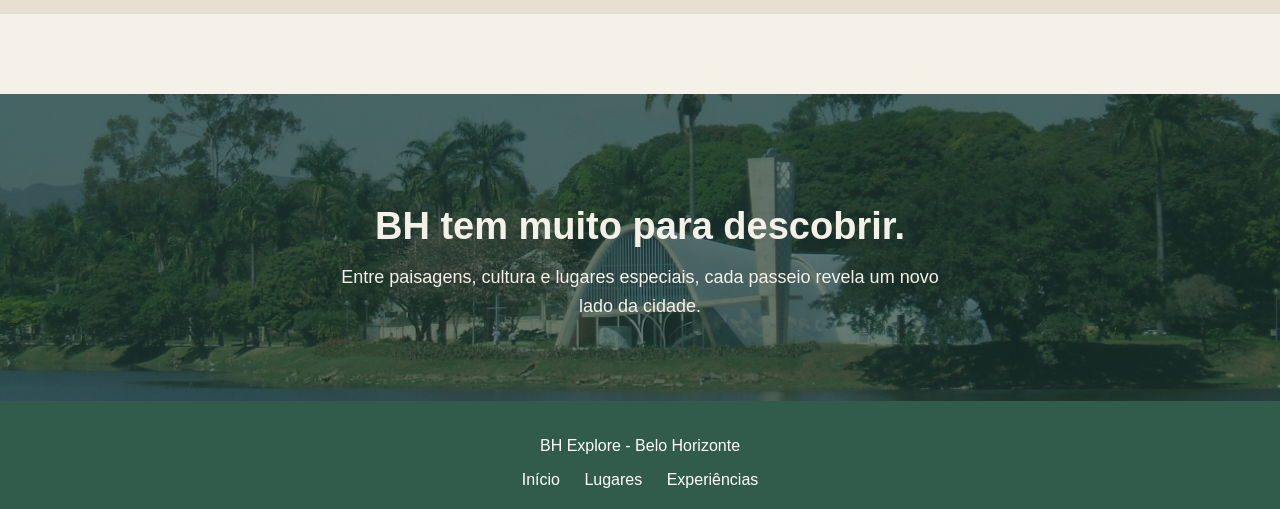
==== commit e096ba8e: "Atualiza página do BH Explore" ====
--- a/public/index.html
+++ b/public/index.html
@@ -69,50 +69,35 @@
 
         
 <section class="pesquisa" id="pesquisa">
-
     <h2>Encontre um lugar</h2>
-
-    <p>
-        Pesquise por nome ou categoria.
-    </p>
+    <p>Pesquise por nome ou categoria.</p>
 
     <form id="form-pesquisa">
-
         <label for="lugar">Lugar:</label>
-
-        <input
-            type="text"
-            id="lugar"
-            placeholder="Digite o nome de um lugar"
-        >
+        <input type="text" id="lugar" placeholder="Digite o nome de um lugar">
 
         <label for="tipo">Categoria:</label>
-
         <select id="tipo">
-
             <option value="">Todas as categorias</option>
             <option value="Cultura">Cultura</option>
             <option value="Cultura e lazer">Cultura e lazer</option>
             <option value="Gastronomia">Gastronomia</option>
             <option value="Arquitetura e natureza">Arquitetura e natureza</option>
             <option value="Natureza e lazer">Natureza e lazer</option>
-
         </select>
 
         <button type="submit">Pesquisar</button>
+    </form>
+</section>
 
-        
-
-    </form>
-
-       <section class="chamada-final" id="experiencias">
+<section class="chamada-final" id="experiencias">
     <h2>BH tem muito para descobrir.</h2>
-
     <p>
         Entre paisagens, cultura e lugares especiais,
         cada passeio revela um novo lado da cidade.
     </p>
 </section>
+
 
     </main>
 
--- a/public/style.css
+++ b/public/style.css
@@ -66,13 +66,11 @@
     border-radius: 5px;
 }
 
-.lugares,
-.experiencias {
+.lugares {
     padding: 40px;
 }
 
 .lugares h2,
-.experiencias h2,
 .pesquisa h2 {
     text-align: center;
     color: #315c4c;
@@ -117,6 +115,7 @@
     padding: 40px;
     background-color: #e7dfd2;
     text-align: center;
+    margin-bottom: 80px;
 }
 
 .pesquisa form {
@@ -140,6 +139,28 @@
     cursor: pointer;
 }
 
+.chamada-final {
+    padding: 80px 20px;
+    background: linear-gradient(rgba(20, 48, 38, 0.65), rgba(20, 48, 38, 0.65)),
+                url("imagens/pampulha.jpg") center/cover no-repeat;
+    text-align: center;
+    color: #f5f1e9;
+}
+
+.chamada-final h2 {
+    font-size: 38px;
+    margin-bottom: 15px;
+    color: #f5f1e9;
+}
+
+.chamada-final p {
+    max-width: 600px;
+    margin: 0 auto;
+    font-size: 18px;
+    line-height: 1.6;
+    color: #f5f1e9;
+}
+
 .pagina-detalhes {
     padding: 40px;
     max-width: 900px;
@@ -207,10 +228,13 @@
     }
 
     .lugares,
-    .experiencias,
     .pesquisa,
     .pagina-detalhes {
         padding: 30px 20px;
+    }
+
+    .pesquisa {
+        margin-bottom: 50px;
     }
 
     .cards {
@@ -230,43 +254,19 @@
         margin: 5px 0;
     }
 
+    .chamada-final {
+        padding: 60px 20px;
+    }
+
+    .chamada-final h2 {
+        font-size: 28px;
+    }
+
+    .chamada-final p {
+        font-size: 16px;
+    }
+
     .detalhe-card {
         padding: 15px;
     }
 }
-
-.chamada-final {
-    padding: 80px 20px;
-    background: linear-gradient(rgba(20, 48, 38, 0.65), rgba(20, 48, 38, 0.65)),
-                url("imagens/pampulha.jpg") center/cover no-repeat;
-    text-align: center;
-    color: #f5f1e9;
-}
-
-.chamada-final h2 {
-    font-size: 38px;
-    margin-bottom: 15px;
-    color: #f5f1e9;
-}
-
-.chamada-final p {
-    max-width: 600px;
-    margin: 0 auto;
-    font-size: 18px;
-    line-height: 1.6;
-    color: #f5f1e9;
-}
-
-@media (max-width: 768px) {
-    .chamada-final {
-        padding: 60px 20px;
-    }
-
-    .chamada-final h2 {
-        font-size: 28px;
-    }
-
-    .chamada-final p {
-        font-size: 16px;
-    }
-}
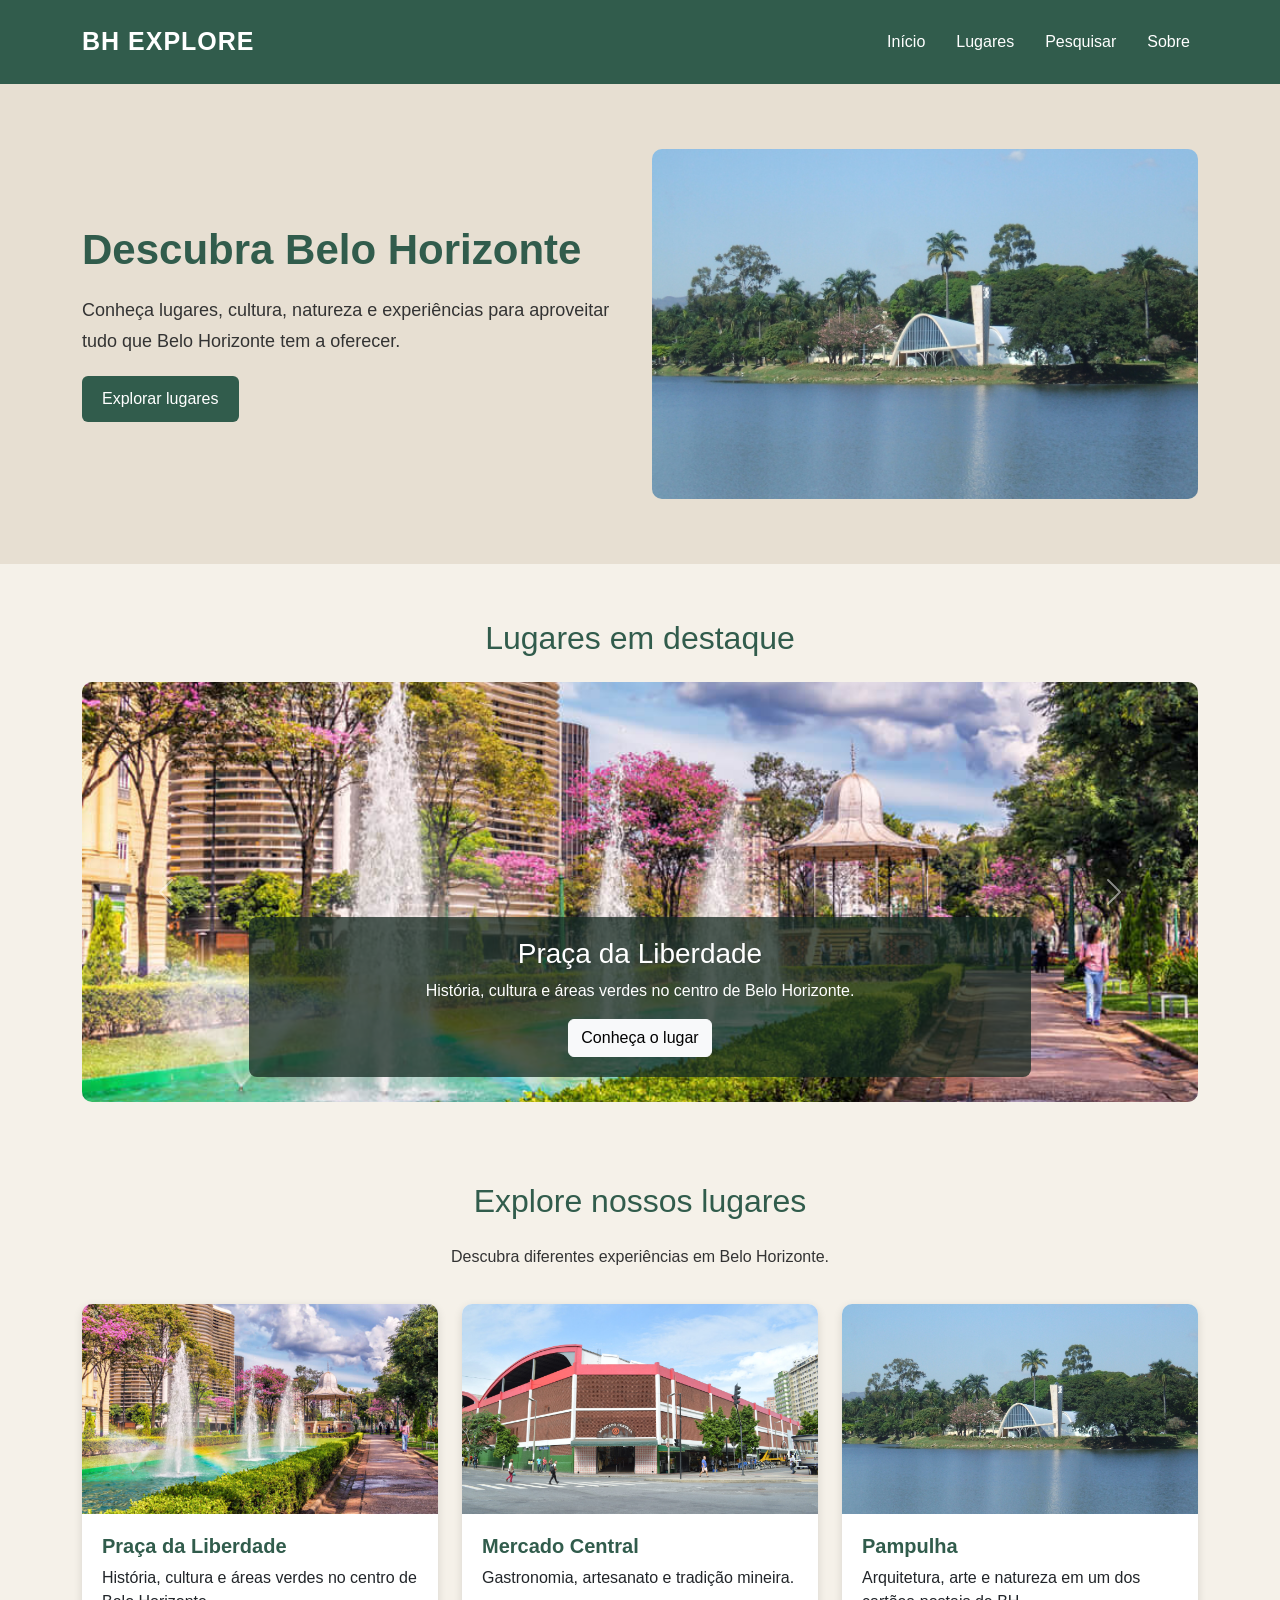
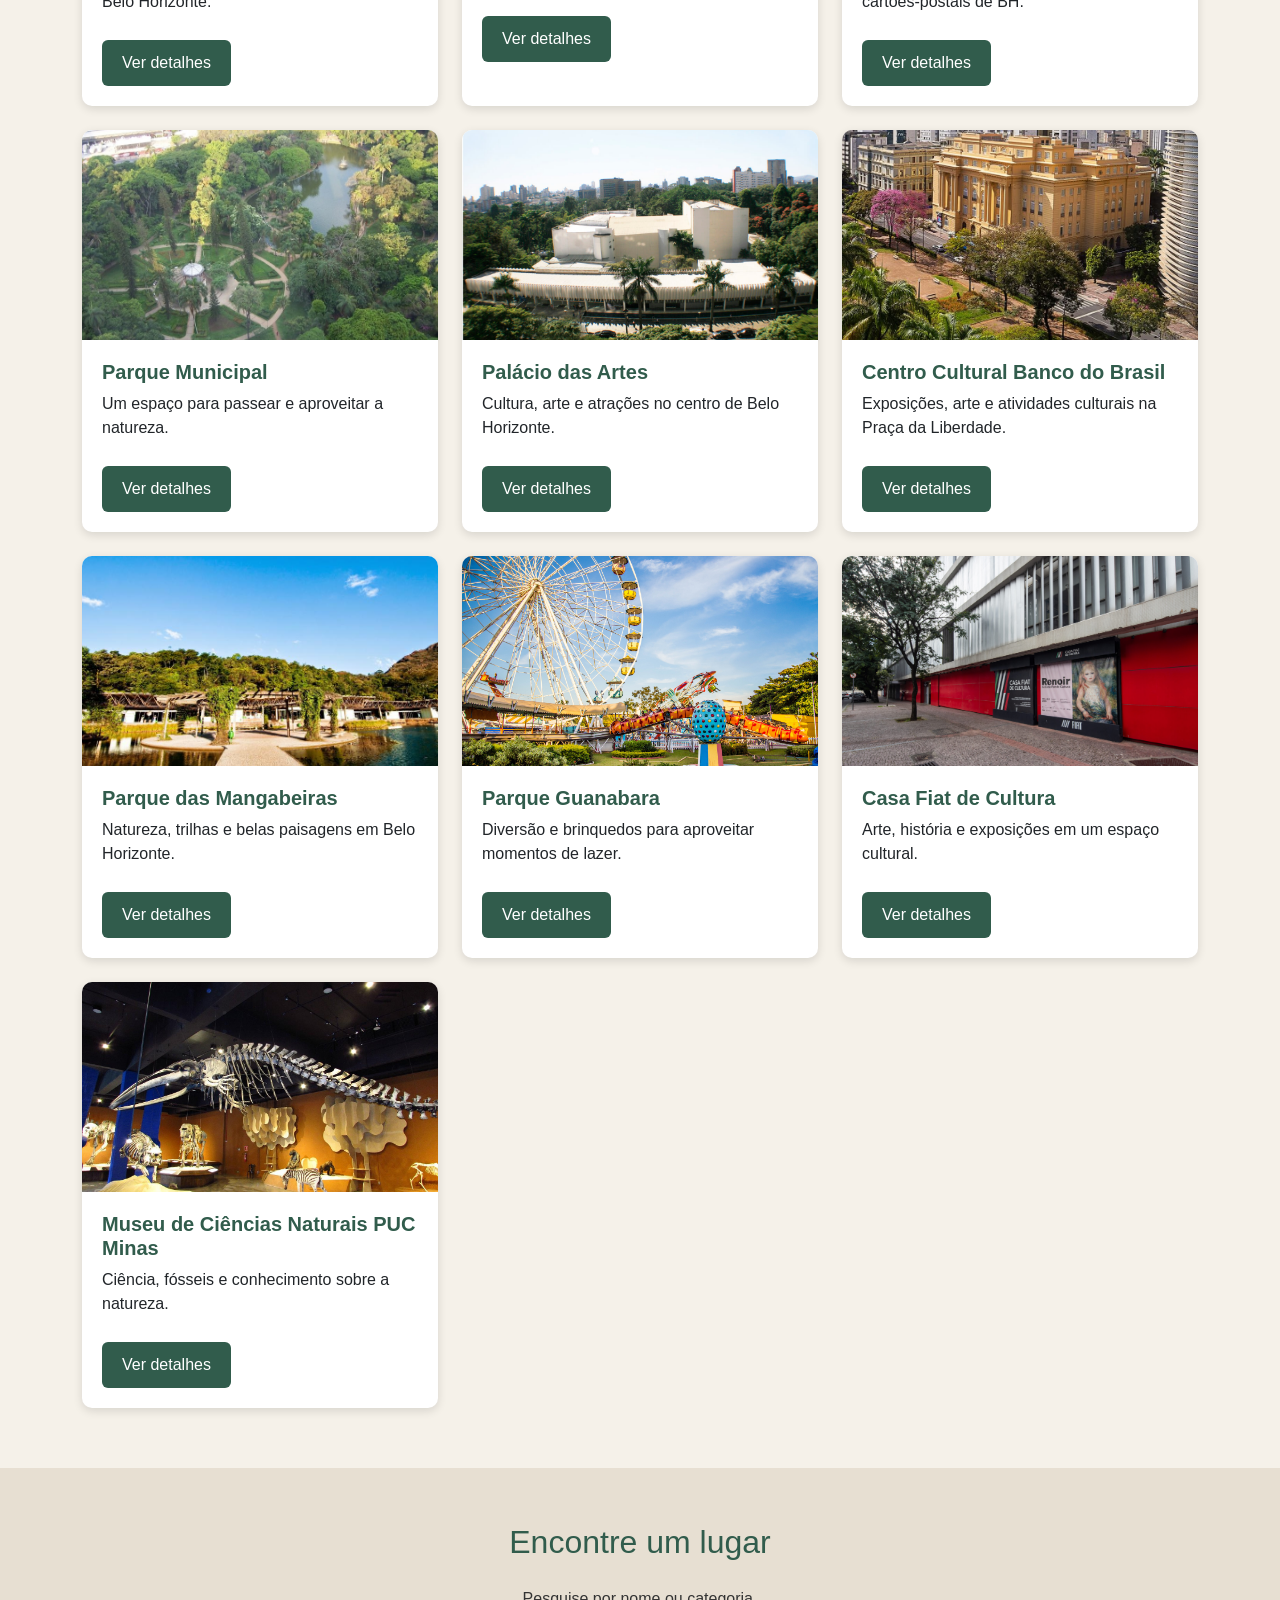
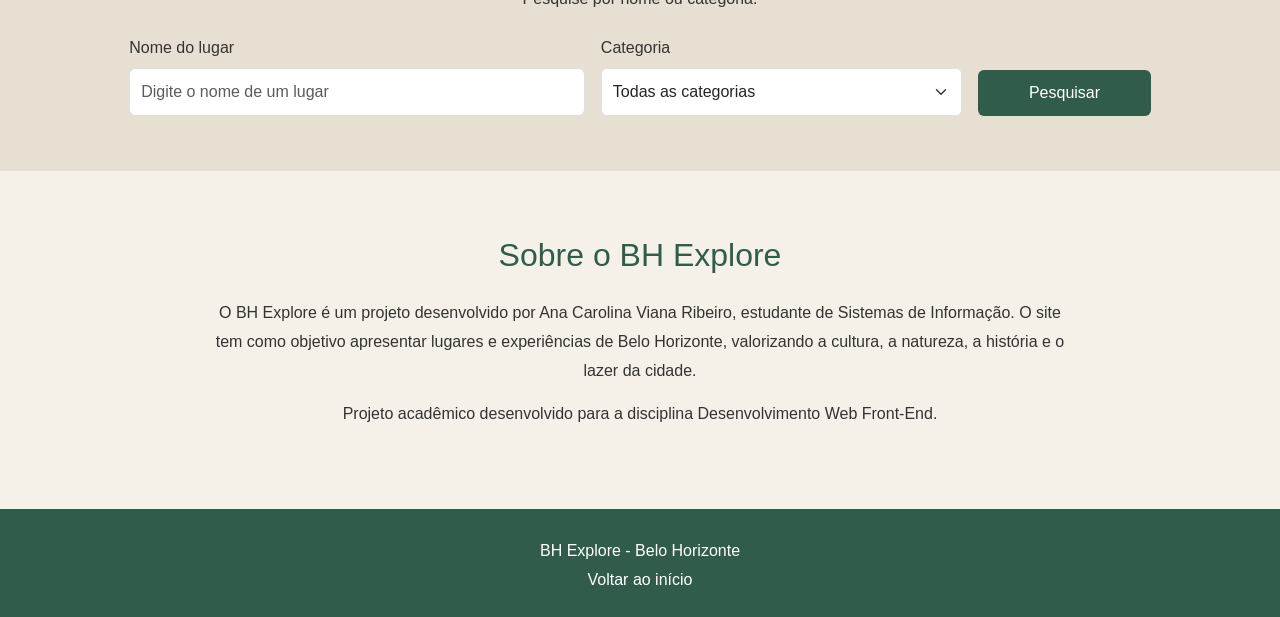
==== commit 60f94f3b: "Atualiza tela de detalhes e galeria de fotos" ====
--- a/public/index.html
+++ b/public/index.html
@@ -8,109 +8,163 @@
 
     <title>BH Explore</title>
 
+    <link href="https://cdn.jsdelivr.net/npm/bootstrap@5.3.3/dist/css/bootstrap.min.css" rel="stylesheet">
+
     <link rel="stylesheet" href="style.css">
+
+    <script src="https://cdn.jsdelivr.net/npm/bootstrap@5.3.3/dist/js/bootstrap.bundle.min.js" defer></script>
     <script src="app.js" defer></script>
 </head>
 
 <body>
 
     <header class="cabecalho">
+        <nav class="navbar navbar-expand-lg">
+            <div class="container">
+                <a class="navbar-brand" href="index.html">BH EXPLORE</a>
 
-        <h1>BH EXPLORE</h1>
+                <button class="navbar-toggler" type="button" data-bs-toggle="collapse"
+                    data-bs-target="#menuPrincipal">
+                    <span class="navbar-toggler-icon"></span>
+                </button>
 
-        <nav class="menu">
-            <a href="#inicio">Início</a>
-            <a href="#lugares">Lugares</a>
-            <a href="#experiencias">Experiências</a>
-            <a href="#pesquisa">Pesquisar</a>
+                <div class="collapse navbar-collapse" id="menuPrincipal">
+                    <div class="navbar-nav ms-auto">
+                        <a class="nav-link" href="#inicio">Início</a>
+                        <a class="nav-link" href="#lugares">Lugares</a>
+                        <a class="nav-link" href="#pesquisa">Pesquisar</a>
+                        <a class="nav-link" href="#sobre">Sobre</a>
+                    </div>
+                </div>
+            </div>
         </nav>
-
     </header>
 
     <main>
 
         <section class="inicio" id="inicio">
+            <div class="container">
+                <div class="row align-items-center g-4">
+                    <div class="col-md-6 inicio-texto">
+                        <h1>Descubra Belo Horizonte</h1>
 
-            <div class="inicio-texto">
+                        <p>
+                            Conheça lugares, cultura, natureza e experiências
+                            para aproveitar tudo que Belo Horizonte tem a oferecer.
+                        </p>
 
-                <h2>Descubra Belo Horizonte</h2>
+                        <a href="#lugares" class="btn btn-verde">
+                            Explorar lugares
+                        </a>
+                    </div>
+
+                    <div class="col-md-6">
+                        <img src="imagens/pampulha.jpg"
+                            alt="Lagoa da Pampulha em Belo Horizonte"
+                            class="img-fluid inicio-imagem">
+                    </div>
+                </div>
+            </div>
+        </section>
+
+        <section class="destaques container" id="destaques">
+            <h2>Lugares em destaque</h2>
+
+            <div id="carrosselDestaques" class="carousel slide" data-bs-ride="carousel">
+
+                <div class="carousel-inner" id="itens-destaque">
+                </div>
+
+                <button class="carousel-control-prev" type="button"
+                    data-bs-target="#carrosselDestaques" data-bs-slide="prev">
+                    <span class="carousel-control-prev-icon"></span>
+                    <span class="visually-hidden">Anterior</span>
+                </button>
+
+                <button class="carousel-control-next" type="button"
+                    data-bs-target="#carrosselDestaques" data-bs-slide="next">
+                    <span class="carousel-control-next-icon"></span>
+                    <span class="visually-hidden">Próximo</span>
+                </button>
+
+            </div>
+        </section>
+
+        <section class="lugares container" id="lugares">
+            <h2>Explore nossos lugares</h2>
+
+            <p class="subtitulo">
+                Descubra diferentes experiências em Belo Horizonte.
+            </p>
+
+            <div class="row row-cols-1 row-cols-md-2 row-cols-lg-3 g-4"
+                id="lista-lugares">
+            </div>
+        </section>
+
+        <section class="pesquisa" id="pesquisa">
+            <div class="container">
+                <h2>Encontre um lugar</h2>
+
+                <p>Pesquise por nome ou categoria.</p>
+
+                <form id="form-pesquisa" class="row g-3 justify-content-center">
+
+                    <div class="col-md-5">
+                        <label for="lugar" class="form-label">Nome do lugar</label>
+                        <input type="text" id="lugar" class="form-control"
+                            placeholder="Digite o nome de um lugar">
+                    </div>
+
+                    <div class="col-md-4">
+                        <label for="tipo" class="form-label">Categoria</label>
+
+                        <select id="tipo" class="form-select">
+                            <option value="">Todas as categorias</option>
+                            <option value="Cultura e lazer">Cultura e lazer</option>
+                            <option value="Gastronomia">Gastronomia</option>
+                            <option value="Arquitetura e natureza">Arquitetura e natureza</option>
+                            <option value="Natureza e lazer">Natureza e lazer</option>
+                            <option value="Cultura">Cultura</option>
+                            <option value="Lazer e diversão">Lazer e diversão</option>
+                            <option value="Ciência e educação">Ciência e educação</option>
+                        </select>
+                    </div>
+
+                    <div class="col-md-2 d-flex align-items-end">
+                        <button type="submit" class="btn btn-verde w-100">
+                            Pesquisar
+                        </button>
+                    </div>
+
+                </form>
+            </div>
+        </section>
+
+        <section class="sobre" id="sobre">
+            <div class="container">
+                <h2>Sobre o BH Explore</h2>
 
                 <p>
-                    Conheça lugares e experiências
-                    para aproveitar a cidade.
+                    O BH Explore é um projeto desenvolvido por Ana Carolina
+                    Viana Ribeiro, estudante de Sistemas de Informação.
+                    O site tem como objetivo apresentar lugares e experiências
+                    de Belo Horizonte, valorizando a cultura, a natureza,
+                    a história e o lazer da cidade.
                 </p>
 
-                <a class="botao" href="#lugares">
-                    Explorar lugares
-                </a>
-
+                <p>
+                    Projeto acadêmico desenvolvido para a disciplina
+                    Desenvolvimento Web Front-End.
+                </p>
             </div>
-
-            <div class="inicio-imagem">
-
-                <img
-                    src="imagens/pampulha.jpg"
-                    alt="Pampulha em Belo Horizonte"
-                >
-
-            </div>
-
         </section>
-
-        <section class="lugares" id="lugares">
-
-            <h2>Lugares em destaque</h2>
-
-            <div class="cards" id="lista-lugares">
-
-            </div>
-
-        </section>
-
-        
-<section class="pesquisa" id="pesquisa">
-    <h2>Encontre um lugar</h2>
-    <p>Pesquise por nome ou categoria.</p>
-
-    <form id="form-pesquisa">
-        <label for="lugar">Lugar:</label>
-        <input type="text" id="lugar" placeholder="Digite o nome de um lugar">
-
-        <label for="tipo">Categoria:</label>
-        <select id="tipo">
-            <option value="">Todas as categorias</option>
-            <option value="Cultura">Cultura</option>
-            <option value="Cultura e lazer">Cultura e lazer</option>
-            <option value="Gastronomia">Gastronomia</option>
-            <option value="Arquitetura e natureza">Arquitetura e natureza</option>
-            <option value="Natureza e lazer">Natureza e lazer</option>
-        </select>
-
-        <button type="submit">Pesquisar</button>
-    </form>
-</section>
-
-<section class="chamada-final" id="experiencias">
-    <h2>BH tem muito para descobrir.</h2>
-    <p>
-        Entre paisagens, cultura e lugares especiais,
-        cada passeio revela um novo lado da cidade.
-    </p>
-</section>
-
 
     </main>
 
     <footer class="rodape">
-
         <p>BH Explore - Belo Horizonte</p>
-
-        <div>
-            <a href="#inicio">Início</a>
-            <a href="#lugares">Lugares</a>
-            <a href="#experiencias">Experiências</a>
-        </div>
-
+        <a href="#inicio">Voltar ao início</a>
     </footer>
 
 </body>
--- a/public/style.css
+++ b/public/style.css
@@ -9,162 +9,184 @@
 
 .cabecalho {
     background-color: #315c4c;
-    padding: 20px;
-    text-align: center;
-}
-
-.cabecalho h1 {
-    margin: 0 0 15px;
-    color: white;
-}
-
-.menu a {
-    color: white;
-    text-decoration: none;
-    margin: 0 10px;
+}
+
+.cabecalho .navbar {
+    padding: 18px 0;
+}
+
+.cabecalho .navbar-brand {
+    color: white;
+    font-size: 25px;
+    font-weight: bold;
+    letter-spacing: 1px;
+}
+
+.cabecalho .nav-link {
+    color: white;
+    margin-left: 15px;
+}
+
+.cabecalho .nav-link:hover {
+    color: #e7dfd2;
+}
+
+.navbar-toggler {
+    border-color: white;
+}
+
+.navbar-toggler-icon {
+    filter: invert(1);
 }
 
 .inicio {
-    display: flex;
-    align-items: center;
-    justify-content: space-between;
-    gap: 30px;
-    padding: 50px;
+    padding: 65px 0;
     background-color: #e7dfd2;
 }
 
-.inicio-texto {
-    width: 45%;
-}
-
-.inicio-texto h2 {
-    font-size: 40px;
-    color: #315c4c;
+.inicio-texto h1 {
+    color: #315c4c;
+    font-size: 42px;
+    font-weight: bold;
 }
 
 .inicio-texto p {
     font-size: 18px;
+    line-height: 1.7;
+    margin: 20px 0;
 }
 
 .inicio-imagem {
-    width: 45%;
-}
-
-.inicio-imagem img {
     width: 100%;
-    height: 300px;
-    object-fit: cover;
-    border-radius: 10px;
-}
-
-.botao {
-    display: inline-block;
+    height: 350px;
+    object-fit: cover;
+    border-radius: 10px;
+}
+
+.btn-verde {
     background-color: #315c4c;
     color: white;
-    padding: 12px 20px;
-    text-decoration: none;
-    border-radius: 5px;
+    border: none;
+    padding: 11px 20px;
+}
+
+.btn-verde:hover {
+    background-color: #244738;
+    color: white;
+}
+
+.destaques {
+    padding-top: 55px;
+    padding-bottom: 35px;
+}
+
+.destaques h2,
+.lugares h2,
+.pesquisa h2,
+.sobre h2 {
+    color: #315c4c;
+    text-align: center;
+    margin-bottom: 25px;
+}
+
+.carousel-item {
+    position: relative;
+}
+
+.imagem-carrossel {
+    width: 100%;
+    height: 420px;
+    object-fit: cover;
+    border-radius: 10px;
+}
+
+.carousel-caption {
+    background-color: rgba(20, 40, 32, 0.75);
+    border-radius: 8px;
+    padding: 20px;
+    bottom: 25px;
+}
+
+.carousel-caption h3,
+.carousel-caption p {
+    color: white;
 }
 
 .lugares {
-    padding: 40px;
-}
-
-.lugares h2,
-.pesquisa h2 {
-    text-align: center;
-    color: #315c4c;
-}
-
-.cards {
-    display: grid;
-    grid-template-columns: repeat(3, 1fr);
-    gap: 20px;
-}
-
-.card {
-    background-color: white;
+    padding-top: 45px;
+    padding-bottom: 60px;
+}
+
+.subtitulo {
+    text-align: center;
+    margin-bottom: 35px;
+}
+
+.lugares .card {
+    border: none;
     border-radius: 10px;
     overflow: hidden;
-    box-shadow: 0 2px 5px rgba(0, 0, 0, 0.2);
-    padding-bottom: 15px;
-}
-
-.card img {
+    box-shadow: 0 3px 10px rgba(0, 0, 0, 0.12);
+    transition: transform 0.2s;
+}
+
+.lugares .card:hover {
+    transform: translateY(-4px);
+}
+
+.lugares .card-img-top {
     width: 100%;
-    height: 180px;
-    object-fit: cover;
-}
-
-.card h3,
-.card p {
-    padding: 0 15px;
-}
-
-.card a {
-    display: inline-block;
-    margin: 0 15px;
-    padding: 10px 15px;
-    background-color: #315c4c;
-    color: white;
-    text-decoration: none;
-    border-radius: 5px;
+    height: 210px;
+    object-fit: cover;
+}
+
+.lugares .card-body {
+    padding: 20px;
+}
+
+.lugares .card-title {
+    color: #315c4c;
+    font-weight: bold;
+}
+
+.lugares .card-text {
+    line-height: 1.5;
+}
+
+.lugares .btn {
+    margin-top: 10px;
 }
 
 .pesquisa {
-    padding: 40px;
     background-color: #e7dfd2;
-    text-align: center;
-    margin-bottom: 80px;
-}
-
-.pesquisa form {
-    margin-top: 20px;
-}
-
-.pesquisa input,
-.pesquisa select {
-    padding: 10px;
-    margin: 5px;
-    border: 1px solid #cccccc;
-    border-radius: 5px;
-}
-
-.pesquisa button {
-    padding: 10px 20px;
-    background-color: #315c4c;
-    color: white;
-    border: none;
-    border-radius: 5px;
-    cursor: pointer;
-}
-
-.chamada-final {
-    padding: 80px 20px;
-    background: linear-gradient(rgba(20, 48, 38, 0.65), rgba(20, 48, 38, 0.65)),
-                url("imagens/pampulha.jpg") center/cover no-repeat;
-    text-align: center;
-    color: #f5f1e9;
-}
-
-.chamada-final h2 {
-    font-size: 38px;
-    margin-bottom: 15px;
-    color: #f5f1e9;
-}
-
-.chamada-final p {
-    max-width: 600px;
-    margin: 0 auto;
-    font-size: 18px;
-    line-height: 1.6;
-    color: #f5f1e9;
+    padding: 55px 0;
+}
+
+.pesquisa p {
+    text-align: center;
+    margin-bottom: 25px;
+}
+
+.pesquisa .form-control,
+.pesquisa .form-select {
+    padding: 11px;
+}
+
+.sobre {
+    padding: 65px 0;
+    background-color: #f5f1e9;
+}
+
+.sobre p {
+    max-width: 850px;
+    margin: 15px auto;
+    line-height: 1.8;
+    text-align: center;
 }
 
 .pagina-detalhes {
-    padding: 40px;
-    max-width: 900px;
-    margin: auto;
+    padding-top: 35px;
+    padding-bottom: 60px;
 }
 
 .voltar {
@@ -172,101 +194,144 @@
     margin-bottom: 25px;
     color: #315c4c;
     text-decoration: none;
+    font-weight: bold;
+}
+
+.voltar:hover {
+    text-decoration: underline;
 }
 
 .detalhe-card {
     background-color: white;
-    padding: 25px;
-    border-radius: 10px;
-    box-shadow: 0 2px 5px rgba(0, 0, 0, 0.2);
-}
-
-.detalhe-card img {
+    padding: 30px;
+    border-radius: 10px;
+    box-shadow: 0 3px 10px rgba(0, 0, 0, 0.12);
+}
+
+.imagem-principal-detalhe {
     display: block;
     width: 100%;
-    max-height: 400px;
-    object-fit: cover;
-    border-radius: 10px;
+    max-height: 430px;
+    object-fit: cover;
+    border-radius: 10px;
+    margin-bottom: 30px;
+}
+
+.detalhe-card h1 {
+    color: #315c4c;
+    margin-bottom: 20px;
 }
 
 .detalhe-card h2 {
     color: #315c4c;
-    font-size: 30px;
+    margin-top: 30px;
 }
 
 .detalhe-card p {
-    line-height: 1.6;
+    line-height: 1.8;
+}
+
+.informacoes-lugar {
+    background-color: #f5f1e9;
+    padding: 20px;
+    border-radius: 8px;
+    margin-top: 25px;
+}
+
+.informacoes-lugar p {
+    margin-bottom: 12px;
+}
+
+.galeria {
+    padding-top: 45px;
+}
+
+.galeria h2 {
+    color: #315c4c;
+    margin-bottom: 25px;
+}
+
+.galeria .card {
+    border: none;
+    overflow: hidden;
+    border-radius: 10px;
+}
+
+.imagem-galeria {
+    height: 230px;
+    object-fit: cover;
 }
 
 .rodape {
     background-color: #315c4c;
     color: white;
     text-align: center;
-    padding: 20px;
+    padding: 25px;
+}
+
+.rodape p {
+    margin: 5px;
 }
 
 .rodape a {
     color: white;
     text-decoration: none;
-    margin: 0 10px;
 }
 
 @media (max-width: 768px) {
 
     .inicio {
-        flex-direction: column;
-        padding: 30px 20px;
-    }
-
-    .inicio-texto,
+        padding: 35px 0;
+    }
+
+    .inicio-texto h1 {
+        font-size: 30px;
+    }
+
     .inicio-imagem {
-        width: 100%;
-    }
-
-    .inicio-texto h2 {
-        font-size: 30px;
-    }
-
-    .lugares,
-    .pesquisa,
-    .pagina-detalhes {
-        padding: 30px 20px;
-    }
-
-    .pesquisa {
-        margin-bottom: 50px;
-    }
-
-    .cards {
-        grid-template-columns: 1fr;
-    }
-
-    .menu a {
-        display: block;
-        margin: 8px 0;
-    }
-
-    .pesquisa input,
-    .pesquisa select,
-    .pesquisa button {
-        width: 100%;
-        box-sizing: border-box;
-        margin: 5px 0;
-    }
-
-    .chamada-final {
-        padding: 60px 20px;
-    }
-
-    .chamada-final h2 {
-        font-size: 28px;
-    }
-
-    .chamada-final p {
-        font-size: 16px;
+        height: 250px;
+    }
+
+    .imagem-carrossel {
+        height: 300px;
+    }
+
+    .carousel-caption {
+        bottom: 10px;
+        padding: 10px;
+    }
+
+    .carousel-caption h3 {
+        font-size: 19px;
+    }
+
+    .carousel-caption p {
+        font-size: 13px;
+    }
+
+    .destaques,
+    .lugares {
+        padding-top: 35px;
+        padding-bottom: 35px;
     }
 
     .detalhe-card {
-        padding: 15px;
-    }
-}
+        padding: 18px;
+    }
+
+    .detalhe-card h1 {
+        font-size: 27px;
+    }
+
+    .imagem-principal-detalhe {
+        height: 250px;
+    }
+
+    .imagem-galeria {
+        height: 200px;
+    }
+
+    .sobre {
+        padding: 40px 0;
+    }
+}
